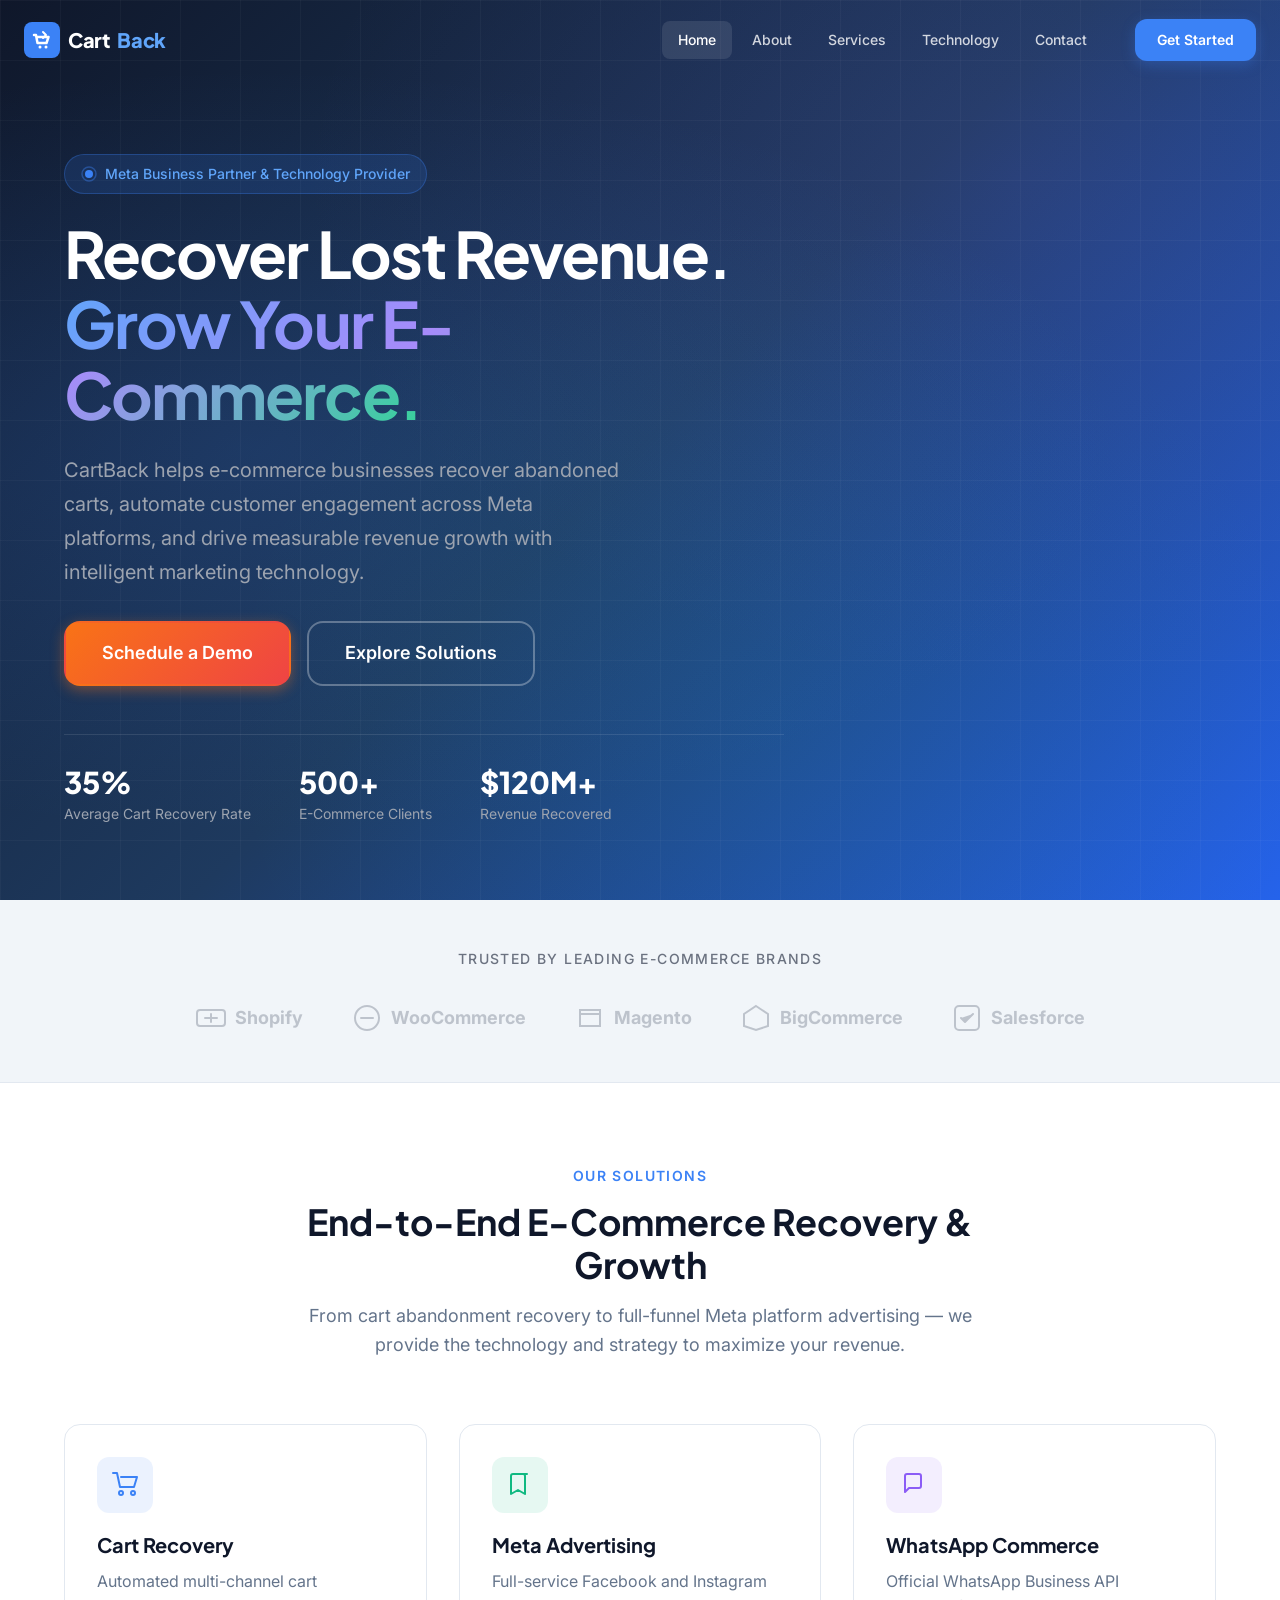
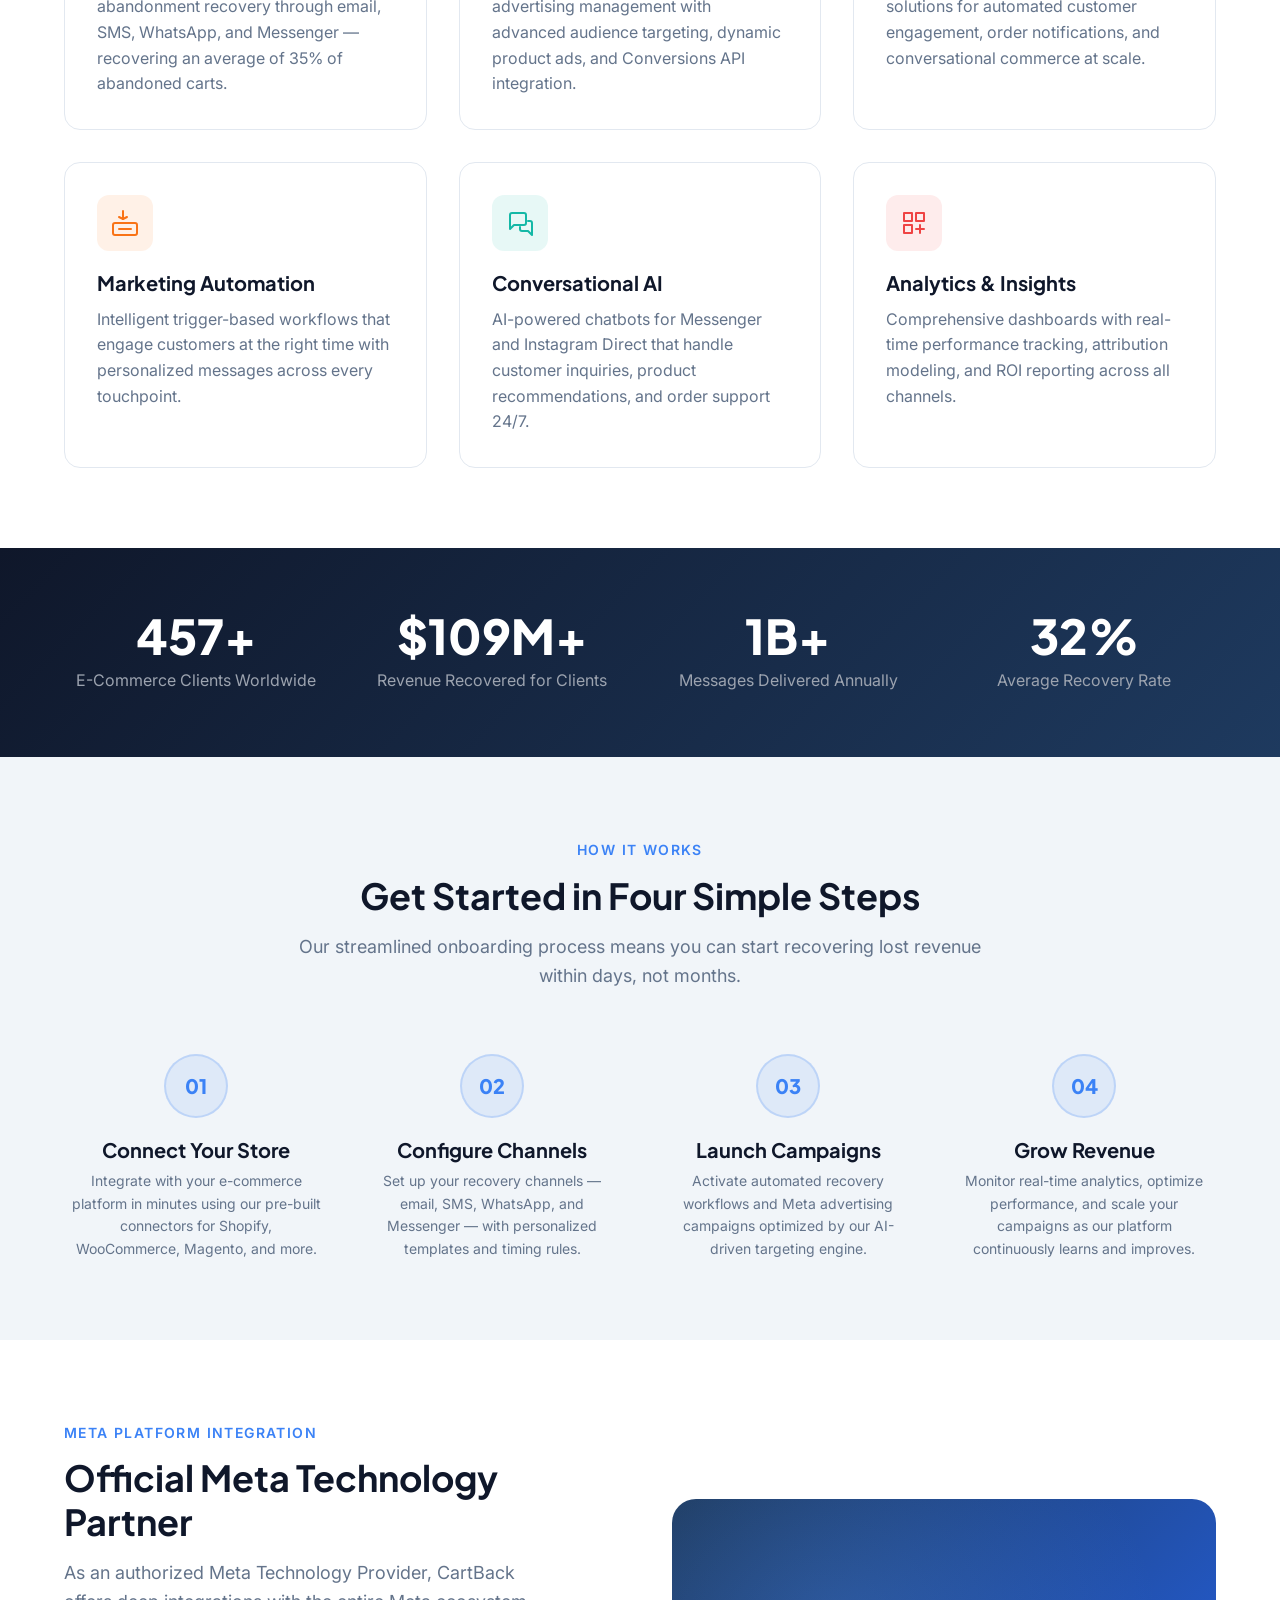
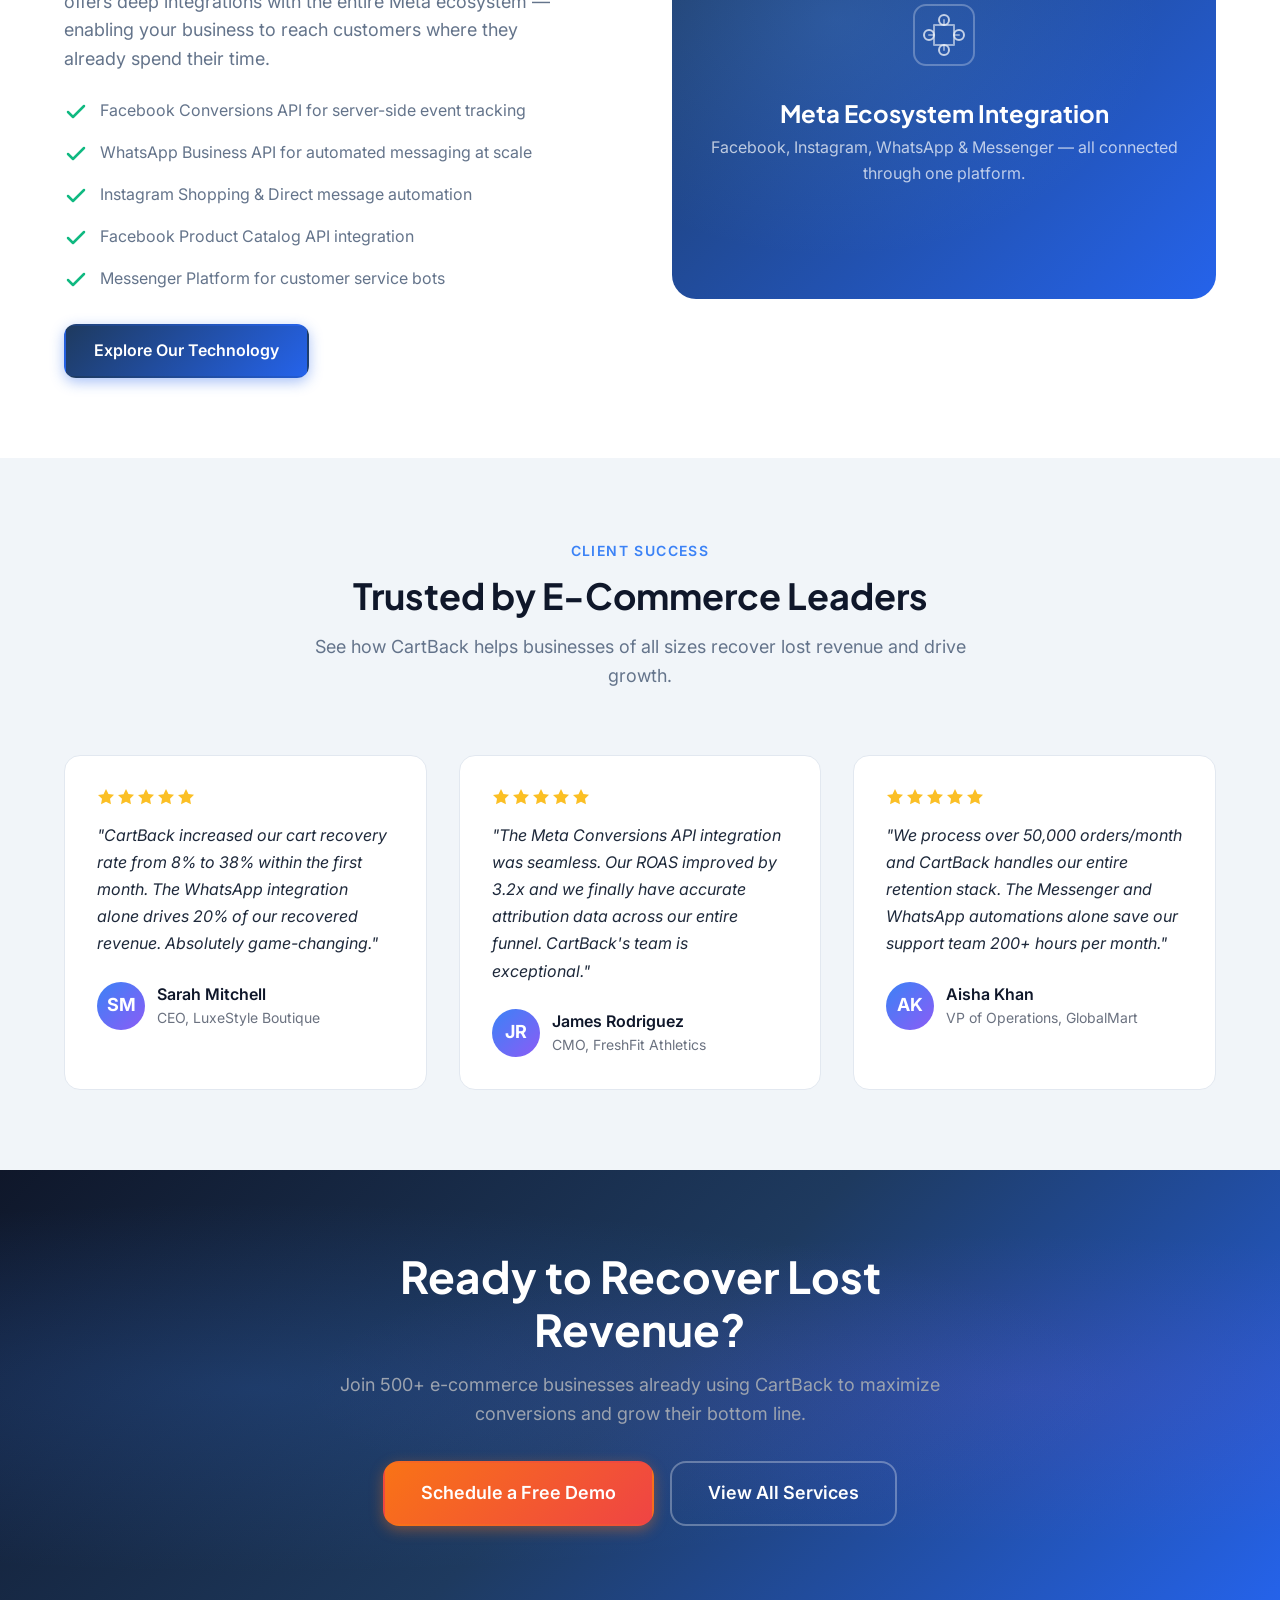
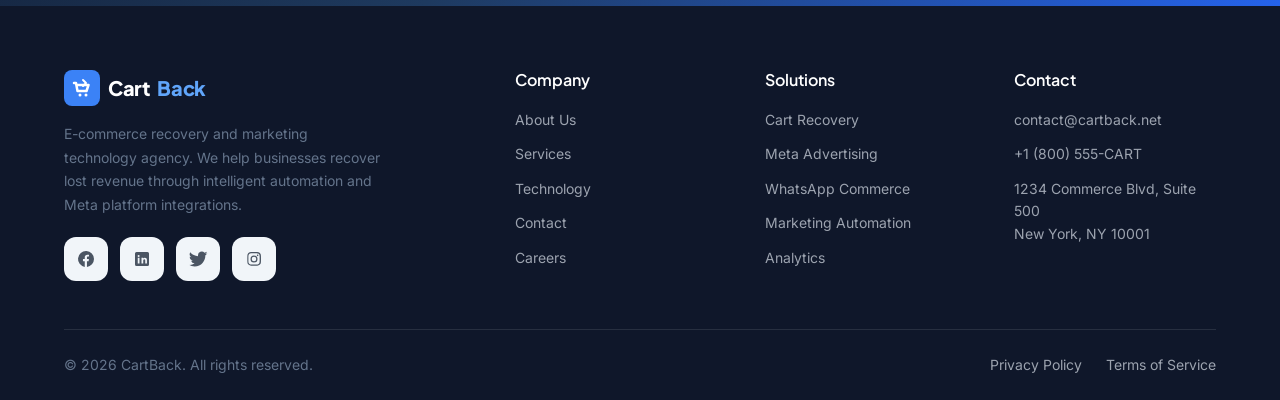
==== index.html @ 98583b8e "Initial commit: CartBack.net professional website Complete multi-page website built for Meta Busines" ====
<!DOCTYPE html>
<html lang="en">
<head>
  <meta charset="UTF-8">
  <meta name="viewport" content="width=device-width, initial-scale=1.0">
  <meta name="description" content="CartBack — E-commerce recovery and marketing technology agency. We help businesses recover lost revenue through cart abandonment solutions, Meta platform integrations, and intelligent marketing automation.">
  <meta name="keywords" content="cart abandonment, e-commerce recovery, Meta Business Partner, WhatsApp Business API, Facebook Marketing, marketing automation, conversational commerce">
  <meta name="author" content="CartBack">

  <!-- Open Graph -->
  <meta property="og:title" content="CartBack — E-Commerce Recovery & Marketing Technology">
  <meta property="og:description" content="Recover lost revenue and grow your e-commerce business with intelligent cart recovery, Meta platform integrations, and marketing automation.">
  <meta property="og:type" content="website">
  <meta property="og:url" content="https://cartback.net/">
  <meta property="og:site_name" content="CartBack">

  <!-- Twitter -->
  <meta name="twitter:card" content="summary_large_image">
  <meta name="twitter:title" content="CartBack — E-Commerce Recovery & Marketing Technology">
  <meta name="twitter:description" content="Recover lost revenue with intelligent cart recovery and Meta platform integrations.">

  <title>CartBack — E-Commerce Recovery & Marketing Technology Agency</title>

  <!-- Fonts -->
  <link rel="preconnect" href="https://fonts.googleapis.com">
  <link rel="preconnect" href="https://fonts.gstatic.com" crossorigin>
  <link href="https://fonts.googleapis.com/css2?family=Inter:wght@400;500;600;700;800&family=Plus+Jakarta+Sans:wght@600;700;800&display=swap" rel="stylesheet">

  <!-- Styles -->
  <link rel="stylesheet" href="css/style.css">

  <!-- Structured Data -->
  <script type="application/ld+json">
  {
    "@context": "https://schema.org",
    "@type": "Organization",
    "name": "CartBack",
    "url": "https://cartback.net",
    "description": "E-commerce recovery and marketing technology agency specializing in cart abandonment solutions, Meta platform integrations, and marketing automation.",
    "address": {
      "@type": "PostalAddress",
      "streetAddress": "1234 Commerce Boulevard, Suite 500",
      "addressLocality": "New York",
      "addressRegion": "NY",
      "postalCode": "10001",
      "addressCountry": "US"
    },
    "contactPoint": {
      "@type": "ContactPoint",
      "telephone": "+1-800-555-CART",
      "contactType": "sales",
      "email": "contact@cartback.net"
    },
    "sameAs": [
      "https://www.facebook.com/cartback",
      "https://www.linkedin.com/company/cartback",
      "https://twitter.com/cartback"
    ]
  }
  </script>
</head>
<body>

  <!-- Header -->
  <header class="header" role="banner">
    <div class="header-inner">
      <a href="index.html" class="logo" aria-label="CartBack Home">
        <svg viewBox="0 0 36 36" fill="none" xmlns="http://www.w3.org/2000/svg">
          <rect width="36" height="36" rx="8" fill="#3b82f6"/>
          <path d="M10 13h2l1.5 8h9l2-6H14" stroke="#fff" stroke-width="2.5" stroke-linecap="round" stroke-linejoin="round"/>
          <circle cx="16" cy="25" r="1.5" fill="#fff"/>
          <circle cx="22" cy="25" r="1.5" fill="#fff"/>
          <path d="M19 10l3 3-3 3" stroke="#fff" stroke-width="2" stroke-linecap="round" stroke-linejoin="round"/>
        </svg>
        Cart<span class="highlight">Back</span>
      </a>

      <nav class="nav" role="navigation" aria-label="Main navigation">
        <div class="nav-links">
          <a href="index.html" class="active">Home</a>
          <a href="about.html">About</a>
          <a href="services.html">Services</a>
          <a href="technology.html">Technology</a>
          <a href="contact.html">Contact</a>
        </div>
        <div class="nav-cta">
          <a href="contact.html" class="btn btn-accent btn-sm">Get Started</a>
        </div>
      </nav>

      <button class="mobile-toggle" aria-label="Toggle menu" aria-expanded="false">
        <span></span>
        <span></span>
        <span></span>
      </button>
    </div>

    <div class="mobile-menu" role="navigation" aria-label="Mobile navigation">
      <a href="index.html">Home</a>
      <a href="about.html">About</a>
      <a href="services.html">Services</a>
      <a href="technology.html">Technology</a>
      <a href="contact.html">Contact</a>
      <a href="contact.html" class="btn btn-accent">Get Started</a>
    </div>
  </header>

  <!-- Hero Section -->
  <section class="hero">
    <div class="hero-grid-bg"></div>
    <div class="container">
      <div class="hero-content">
        <div class="hero-badge">
          <svg viewBox="0 0 16 16" fill="none"><circle cx="8" cy="8" r="4" fill="#3b82f6"/><circle cx="8" cy="8" r="7" stroke="#3b82f6" stroke-width="1.5" opacity="0.4"/></svg>
          Meta Business Partner &amp; Technology Provider
        </div>
        <h1>Recover Lost Revenue.<br><span class="gradient-text">Grow Your E-Commerce.</span></h1>
        <p>CartBack helps e-commerce businesses recover abandoned carts, automate customer engagement across Meta platforms, and drive measurable revenue growth with intelligent marketing technology.</p>
        <div class="hero-buttons">
          <a href="contact.html" class="btn btn-cta btn-lg">Schedule a Demo</a>
          <a href="services.html" class="btn btn-outline btn-lg">Explore Solutions</a>
        </div>
        <div class="hero-stats">
          <div class="hero-stat">
            <span class="number">35%</span>
            <span class="label">Average Cart Recovery Rate</span>
          </div>
          <div class="hero-stat">
            <span class="number">500+</span>
            <span class="label">E-Commerce Clients</span>
          </div>
          <div class="hero-stat">
            <span class="number">$120M+</span>
            <span class="label">Revenue Recovered</span>
          </div>
        </div>
      </div>
    </div>
  </section>

  <!-- Trust Bar -->
  <section class="trust-bar">
    <div class="container">
      <p>Trusted by leading e-commerce brands</p>
      <div class="trust-logos">
        <div class="trust-logo">
          <svg viewBox="0 0 32 32" fill="currentColor"><rect x="2" y="8" width="28" height="16" rx="3" stroke="currentColor" stroke-width="2" fill="none"/><path d="M10 16h12M16 12v8" stroke="currentColor" stroke-width="2" stroke-linecap="round"/></svg>
          Shopify
        </div>
        <div class="trust-logo">
          <svg viewBox="0 0 32 32" fill="currentColor"><circle cx="16" cy="16" r="12" stroke="currentColor" stroke-width="2" fill="none"/><path d="M10 16h12" stroke="currentColor" stroke-width="2" stroke-linecap="round"/></svg>
          WooCommerce
        </div>
        <div class="trust-logo">
          <svg viewBox="0 0 32 32" fill="currentColor"><path d="M6 8h20v16H6z" stroke="currentColor" stroke-width="2" fill="none" rx="2"/><path d="M6 12h20" stroke="currentColor" stroke-width="2"/></svg>
          Magento
        </div>
        <div class="trust-logo">
          <svg viewBox="0 0 32 32" fill="currentColor"><path d="M16 4l12 8v12l-12 4-12-4V12z" stroke="currentColor" stroke-width="2" fill="none"/></svg>
          BigCommerce
        </div>
        <div class="trust-logo">
          <svg viewBox="0 0 32 32" fill="currentColor"><rect x="4" y="4" width="24" height="24" rx="4" stroke="currentColor" stroke-width="2" fill="none"/><path d="M10 16l4 4 8-8" stroke="currentColor" stroke-width="2" stroke-linecap="round" stroke-linejoin="round"/></svg>
          Salesforce
        </div>
      </div>
    </div>
  </section>

  <!-- Services Overview -->
  <section class="section" id="services">
    <div class="container">
      <div class="section-header fade-in">
        <span class="label">Our Solutions</span>
        <h2>End-to-End E-Commerce Recovery &amp; Growth</h2>
        <p>From cart abandonment recovery to full-funnel Meta platform advertising — we provide the technology and strategy to maximize your revenue.</p>
      </div>
      <div class="grid grid-3">
        <div class="card fade-in">
          <div class="card-icon">
            <svg viewBox="0 0 28 28" fill="none" stroke="currentColor" stroke-width="2" stroke-linecap="round" stroke-linejoin="round"><circle cx="10" cy="22" r="2"/><circle cx="22" cy="22" r="2"/><path d="M2 2h4l3 14h14l3-10H10"/></svg>
          </div>
          <h3>Cart Recovery</h3>
          <p>Automated multi-channel cart abandonment recovery through email, SMS, WhatsApp, and Messenger — recovering an average of 35% of abandoned carts.</p>
        </div>
        <div class="card fade-in">
          <div class="card-icon green">
            <svg viewBox="0 0 28 28" fill="none" stroke="currentColor" stroke-width="2" stroke-linecap="round" stroke-linejoin="round"><path d="M21 3H7a2 2 0 00-2 2v18l7-4 7 4V5a2 2 0 00-2-2z"/></svg>
          </div>
          <h3>Meta Advertising</h3>
          <p>Full-service Facebook and Instagram advertising management with advanced audience targeting, dynamic product ads, and Conversions API integration.</p>
        </div>
        <div class="card fade-in">
          <div class="card-icon purple">
            <svg viewBox="0 0 28 28" fill="none" stroke="currentColor" stroke-width="2" stroke-linecap="round" stroke-linejoin="round"><path d="M21 15a2 2 0 01-2 2H9l-4 4V5a2 2 0 012-2h12a2 2 0 012 2z"/></svg>
          </div>
          <h3>WhatsApp Commerce</h3>
          <p>Official WhatsApp Business API solutions for automated customer engagement, order notifications, and conversational commerce at scale.</p>
        </div>
        <div class="card fade-in">
          <div class="card-icon orange">
            <svg viewBox="0 0 28 28" fill="none" stroke="currentColor" stroke-width="2" stroke-linecap="round" stroke-linejoin="round"><path d="M12 2v8l-4-2"/><path d="M12 10l4-2"/><rect x="2" y="14" width="24" height="12" rx="2"/><path d="M8 20h12"/></svg>
          </div>
          <h3>Marketing Automation</h3>
          <p>Intelligent trigger-based workflows that engage customers at the right time with personalized messages across every touchpoint.</p>
        </div>
        <div class="card fade-in">
          <div class="card-icon teal">
            <svg viewBox="0 0 28 28" fill="none" stroke="currentColor" stroke-width="2" stroke-linecap="round" stroke-linejoin="round"><path d="M18 4H6a2 2 0 00-2 2v14l4-4h10a2 2 0 002-2V6a2 2 0 00-2-2z"/><path d="M14 18v2a2 2 0 002 2h6l4 4V14a2 2 0 00-2-2h-2"/></svg>
          </div>
          <h3>Conversational AI</h3>
          <p>AI-powered chatbots for Messenger and Instagram Direct that handle customer inquiries, product recommendations, and order support 24/7.</p>
        </div>
        <div class="card fade-in">
          <div class="card-icon red">
            <svg viewBox="0 0 28 28" fill="none" stroke="currentColor" stroke-width="2" stroke-linecap="round" stroke-linejoin="round"><path d="M4 4h8v8H4z"/><path d="M16 4h8v8h-8z"/><path d="M4 16h8v8H4z"/><path d="M20 16v8"/><path d="M16 20h8"/></svg>
          </div>
          <h3>Analytics &amp; Insights</h3>
          <p>Comprehensive dashboards with real-time performance tracking, attribution modeling, and ROI reporting across all channels.</p>
        </div>
      </div>
    </div>
  </section>

  <!-- Stats Section -->
  <section class="stats-section">
    <div class="container">
      <div class="stats-grid">
        <div class="stat-item fade-in">
          <span class="stat-number" data-count="500" data-suffix="+">0</span>
          <span class="stat-label">E-Commerce Clients Worldwide</span>
        </div>
        <div class="stat-item fade-in">
          <span class="stat-number" data-count="120" data-prefix="$" data-suffix="M+">0</span>
          <span class="stat-label">Revenue Recovered for Clients</span>
        </div>
        <div class="stat-item fade-in">
          <span class="stat-number" data-count="2" data-suffix="B+">0</span>
          <span class="stat-label">Messages Delivered Annually</span>
        </div>
        <div class="stat-item fade-in">
          <span class="stat-number" data-count="35" data-suffix="%">0</span>
          <span class="stat-label">Average Recovery Rate</span>
        </div>
      </div>
    </div>
  </section>

  <!-- How It Works -->
  <section class="section section-alt" id="how-it-works">
    <div class="container">
      <div class="section-header fade-in">
        <span class="label">How It Works</span>
        <h2>Get Started in Four Simple Steps</h2>
        <p>Our streamlined onboarding process means you can start recovering lost revenue within days, not months.</p>
      </div>
      <div class="process-steps">
        <div class="process-step fade-in">
          <h4>Connect Your Store</h4>
          <p>Integrate with your e-commerce platform in minutes using our pre-built connectors for Shopify, WooCommerce, Magento, and more.</p>
        </div>
        <div class="process-step fade-in">
          <h4>Configure Channels</h4>
          <p>Set up your recovery channels — email, SMS, WhatsApp, and Messenger — with personalized templates and timing rules.</p>
        </div>
        <div class="process-step fade-in">
          <h4>Launch Campaigns</h4>
          <p>Activate automated recovery workflows and Meta advertising campaigns optimized by our AI-driven targeting engine.</p>
        </div>
        <div class="process-step fade-in">
          <h4>Grow Revenue</h4>
          <p>Monitor real-time analytics, optimize performance, and scale your campaigns as our platform continuously learns and improves.</p>
        </div>
      </div>
    </div>
  </section>

  <!-- Feature Section: Meta Integration -->
  <section class="section">
    <div class="container">
      <div class="feature-grid">
        <div class="feature-content fade-in-left">
          <span class="label">Meta Platform Integration</span>
          <h2>Official Meta Technology Partner</h2>
          <p>As an authorized Meta Technology Provider, CartBack offers deep integrations with the entire Meta ecosystem — enabling your business to reach customers where they already spend their time.</p>
          <div class="feature-list">
            <div class="feature-list-item">
              <svg viewBox="0 0 24 24" fill="none" stroke="currentColor" stroke-width="2.5" stroke-linecap="round" stroke-linejoin="round"><path d="M20 6L9 17l-5-5"/></svg>
              <span>Facebook Conversions API for server-side event tracking</span>
            </div>
            <div class="feature-list-item">
              <svg viewBox="0 0 24 24" fill="none" stroke="currentColor" stroke-width="2.5" stroke-linecap="round" stroke-linejoin="round"><path d="M20 6L9 17l-5-5"/></svg>
              <span>WhatsApp Business API for automated messaging at scale</span>
            </div>
            <div class="feature-list-item">
              <svg viewBox="0 0 24 24" fill="none" stroke="currentColor" stroke-width="2.5" stroke-linecap="round" stroke-linejoin="round"><path d="M20 6L9 17l-5-5"/></svg>
              <span>Instagram Shopping &amp; Direct message automation</span>
            </div>
            <div class="feature-list-item">
              <svg viewBox="0 0 24 24" fill="none" stroke="currentColor" stroke-width="2.5" stroke-linecap="round" stroke-linejoin="round"><path d="M20 6L9 17l-5-5"/></svg>
              <span>Facebook Product Catalog API integration</span>
            </div>
            <div class="feature-list-item">
              <svg viewBox="0 0 24 24" fill="none" stroke="currentColor" stroke-width="2.5" stroke-linecap="round" stroke-linejoin="round"><path d="M20 6L9 17l-5-5"/></svg>
              <span>Messenger Platform for customer service bots</span>
            </div>
          </div>
          <a href="technology.html" class="btn btn-primary mt-8">Explore Our Technology</a>
        </div>
        <div class="feature-image fade-in-right">
          <div class="feature-image-content">
            <svg viewBox="0 0 80 80" fill="none" stroke="currentColor" stroke-width="2" stroke-linecap="round" stroke-linejoin="round">
              <rect x="10" y="10" width="60" height="60" rx="12" stroke="rgba(255,255,255,0.3)"/>
              <path d="M30 30h20v20H30z" stroke="rgba(255,255,255,0.6)" stroke-width="2"/>
              <circle cx="40" cy="25" r="5" stroke="rgba(255,255,255,0.8)"/>
              <circle cx="55" cy="40" r="5" stroke="rgba(255,255,255,0.8)"/>
              <circle cx="40" cy="55" r="5" stroke="rgba(255,255,255,0.8)"/>
              <circle cx="25" cy="40" r="5" stroke="rgba(255,255,255,0.8)"/>
              <line x1="40" y1="30" x2="40" y2="25" stroke="rgba(255,255,255,0.5)"/>
              <line x1="50" y1="40" x2="55" y2="40" stroke="rgba(255,255,255,0.5)"/>
              <line x1="40" y1="50" x2="40" y2="55" stroke="rgba(255,255,255,0.5)"/>
              <line x1="30" y1="40" x2="25" y2="40" stroke="rgba(255,255,255,0.5)"/>
            </svg>
            <h3>Meta Ecosystem Integration</h3>
            <p>Facebook, Instagram, WhatsApp &amp; Messenger — all connected through one platform.</p>
          </div>
        </div>
      </div>
    </div>
  </section>

  <!-- Testimonials -->
  <section class="section section-alt" id="testimonials">
    <div class="container">
      <div class="section-header fade-in">
        <span class="label">Client Success</span>
        <h2>Trusted by E-Commerce Leaders</h2>
        <p>See how CartBack helps businesses of all sizes recover lost revenue and drive growth.</p>
      </div>
      <div class="testimonials-grid">
        <div class="testimonial-card fade-in">
          <div class="testimonial-stars">
            <svg viewBox="0 0 18 18"><path d="M9 1l2.47 5.01L17 6.76l-4 3.9.94 5.5L9 13.77l-4.94 2.6.94-5.51-4-3.9 5.53-.75z"/></svg>
            <svg viewBox="0 0 18 18"><path d="M9 1l2.47 5.01L17 6.76l-4 3.9.94 5.5L9 13.77l-4.94 2.6.94-5.51-4-3.9 5.53-.75z"/></svg>
            <svg viewBox="0 0 18 18"><path d="M9 1l2.47 5.01L17 6.76l-4 3.9.94 5.5L9 13.77l-4.94 2.6.94-5.51-4-3.9 5.53-.75z"/></svg>
            <svg viewBox="0 0 18 18"><path d="M9 1l2.47 5.01L17 6.76l-4 3.9.94 5.5L9 13.77l-4.94 2.6.94-5.51-4-3.9 5.53-.75z"/></svg>
            <svg viewBox="0 0 18 18"><path d="M9 1l2.47 5.01L17 6.76l-4 3.9.94 5.5L9 13.77l-4.94 2.6.94-5.51-4-3.9 5.53-.75z"/></svg>
          </div>
          <p class="testimonial-text">"CartBack increased our cart recovery rate from 8% to 38% within the first month. The WhatsApp integration alone drives 20% of our recovered revenue. Absolutely game-changing."</p>
          <div class="testimonial-author">
            <div class="testimonial-avatar">SM</div>
            <div class="testimonial-info">
              <div class="name">Sarah Mitchell</div>
              <div class="role">CEO, LuxeStyle Boutique</div>
            </div>
          </div>
        </div>
        <div class="testimonial-card fade-in">
          <div class="testimonial-stars">
            <svg viewBox="0 0 18 18"><path d="M9 1l2.47 5.01L17 6.76l-4 3.9.94 5.5L9 13.77l-4.94 2.6.94-5.51-4-3.9 5.53-.75z"/></svg>
            <svg viewBox="0 0 18 18"><path d="M9 1l2.47 5.01L17 6.76l-4 3.9.94 5.5L9 13.77l-4.94 2.6.94-5.51-4-3.9 5.53-.75z"/></svg>
            <svg viewBox="0 0 18 18"><path d="M9 1l2.47 5.01L17 6.76l-4 3.9.94 5.5L9 13.77l-4.94 2.6.94-5.51-4-3.9 5.53-.75z"/></svg>
            <svg viewBox="0 0 18 18"><path d="M9 1l2.47 5.01L17 6.76l-4 3.9.94 5.5L9 13.77l-4.94 2.6.94-5.51-4-3.9 5.53-.75z"/></svg>
            <svg viewBox="0 0 18 18"><path d="M9 1l2.47 5.01L17 6.76l-4 3.9.94 5.5L9 13.77l-4.94 2.6.94-5.51-4-3.9 5.53-.75z"/></svg>
          </div>
          <p class="testimonial-text">"The Meta Conversions API integration was seamless. Our ROAS improved by 3.2x and we finally have accurate attribution data across our entire funnel. CartBack's team is exceptional."</p>
          <div class="testimonial-author">
            <div class="testimonial-avatar">JR</div>
            <div class="testimonial-info">
              <div class="name">James Rodriguez</div>
              <div class="role">CMO, FreshFit Athletics</div>
            </div>
          </div>
        </div>
        <div class="testimonial-card fade-in">
          <div class="testimonial-stars">
            <svg viewBox="0 0 18 18"><path d="M9 1l2.47 5.01L17 6.76l-4 3.9.94 5.5L9 13.77l-4.94 2.6.94-5.51-4-3.9 5.53-.75z"/></svg>
            <svg viewBox="0 0 18 18"><path d="M9 1l2.47 5.01L17 6.76l-4 3.9.94 5.5L9 13.77l-4.94 2.6.94-5.51-4-3.9 5.53-.75z"/></svg>
            <svg viewBox="0 0 18 18"><path d="M9 1l2.47 5.01L17 6.76l-4 3.9.94 5.5L9 13.77l-4.94 2.6.94-5.51-4-3.9 5.53-.75z"/></svg>
            <svg viewBox="0 0 18 18"><path d="M9 1l2.47 5.01L17 6.76l-4 3.9.94 5.5L9 13.77l-4.94 2.6.94-5.51-4-3.9 5.53-.75z"/></svg>
            <svg viewBox="0 0 18 18"><path d="M9 1l2.47 5.01L17 6.76l-4 3.9.94 5.5L9 13.77l-4.94 2.6.94-5.51-4-3.9 5.53-.75z"/></svg>
          </div>
          <p class="testimonial-text">"We process over 50,000 orders/month and CartBack handles our entire retention stack. The Messenger and WhatsApp automations alone save our support team 200+ hours per month."</p>
          <div class="testimonial-author">
            <div class="testimonial-avatar">AK</div>
            <div class="testimonial-info">
              <div class="name">Aisha Khan</div>
              <div class="role">VP of Operations, GlobalMart</div>
            </div>
          </div>
        </div>
      </div>
    </div>
  </section>

  <!-- CTA Section -->
  <section class="cta-section">
    <div class="container">
      <div class="cta-content fade-in">
        <h2>Ready to Recover Lost Revenue?</h2>
        <p>Join 500+ e-commerce businesses already using CartBack to maximize conversions and grow their bottom line.</p>
        <div class="cta-buttons">
          <a href="contact.html" class="btn btn-cta btn-lg">Schedule a Free Demo</a>
          <a href="services.html" class="btn btn-outline btn-lg">View All Services</a>
        </div>
      </div>
    </div>
  </section>

  <!-- Footer -->
  <footer class="footer" role="contentinfo">
    <div class="container">
      <div class="footer-grid">
        <div class="footer-brand">
          <a href="index.html" class="logo">
            <svg viewBox="0 0 36 36" fill="none" xmlns="http://www.w3.org/2000/svg">
              <rect width="36" height="36" rx="8" fill="#3b82f6"/>
              <path d="M10 13h2l1.5 8h9l2-6H14" stroke="#fff" stroke-width="2.5" stroke-linecap="round" stroke-linejoin="round"/>
              <circle cx="16" cy="25" r="1.5" fill="#fff"/>
              <circle cx="22" cy="25" r="1.5" fill="#fff"/>
              <path d="M19 10l3 3-3 3" stroke="#fff" stroke-width="2" stroke-linecap="round" stroke-linejoin="round"/>
            </svg>
            Cart<span class="highlight">Back</span>
          </a>
          <p>E-commerce recovery and marketing technology agency. We help businesses recover lost revenue through intelligent automation and Meta platform integrations.</p>
          <div class="social-links">
            <a href="#" class="social-link" aria-label="Facebook">
              <svg viewBox="0 0 20 20" fill="currentColor"><path d="M18 10a8 8 0 10-9.25 7.9v-5.59H6.96V10h1.79V8.41c0-1.77 1.05-2.74 2.66-2.74.77 0 1.58.14 1.58.14v1.74h-.89c-.88 0-1.15.54-1.15 1.1V10h1.96l-.31 2.31h-1.65v5.59A8 8 0 0018 10z"/></svg>
            </a>
            <a href="#" class="social-link" aria-label="LinkedIn">
              <svg viewBox="0 0 20 20" fill="currentColor"><path d="M15.5 3h-11A1.5 1.5 0 003 4.5v11A1.5 1.5 0 004.5 17h11a1.5 1.5 0 001.5-1.5v-11A1.5 1.5 0 0015.5 3zM7.5 14.5H5.75V8.75H7.5v5.75zM6.625 7.875a1 1 0 110-2 1 1 0 010 2zm8.375 6.625H13.25v-2.8c0-.67-.013-1.53-.938-1.53-.938 0-1.08.73-1.08 1.48v2.85H9.5V8.75h1.67v.79h.023c.233-.44.8-.9 1.645-.9 1.76 0 2.085 1.16 2.085 2.66v3.2z"/></svg>
            </a>
            <a href="#" class="social-link" aria-label="Twitter">
              <svg viewBox="0 0 20 20" fill="currentColor"><path d="M17.316 6.246c.008.162.008.326.008.488 0 4.99-3.797 10.742-10.742 10.742A10.68 10.68 0 011 15.837a7.82 7.82 0 00.912.047 7.57 7.57 0 004.69-1.615 3.784 3.784 0 01-3.532-2.622 4.77 4.77 0 00.713.058 3.99 3.99 0 00.994-.129A3.78 3.78 0 011.74 7.86v-.047a3.8 3.8 0 001.71.476A3.784 3.784 0 012.28 3.24a10.733 10.733 0 007.789 3.95 4.264 4.264 0 01-.098-.866 3.78 3.78 0 016.54-2.584 7.44 7.44 0 002.396-.916 3.77 3.77 0 01-1.662 2.088 7.57 7.57 0 002.17-.586 8.12 8.12 0 01-1.888 1.953z"/></svg>
            </a>
            <a href="#" class="social-link" aria-label="Instagram">
              <svg viewBox="0 0 20 20" fill="currentColor"><path d="M10 6.5a3.5 3.5 0 100 7 3.5 3.5 0 000-7zm0 5.77A2.27 2.27 0 1112.27 10 2.27 2.27 0 0110 12.27zm4.45-5.91a.82.82 0 11-.82-.82.82.82 0 01.82.82zM16.94 7a4.07 4.07 0 00-1.04-2.9A4.1 4.1 0 0013 3.06c-1.14-.065-4.56-.065-5.7 0A4.09 4.09 0 004.4 4.1 4.09 4.09 0 003.36 7c-.065 1.14-.065 4.56 0 5.7a4.07 4.07 0 001.04 2.9 4.11 4.11 0 002.9 1.04c1.14.065 4.56.065 5.7 0a4.07 4.07 0 002.9-1.04A4.1 4.1 0 0016.94 12.7c.065-1.14.065-4.56 0-5.7zM15.36 13.93a2.31 2.31 0 01-1.3 1.3c-.9.36-3.04.27-4.04.27s-3.14.08-4.04-.27a2.31 2.31 0 01-1.3-1.3c-.36-.9-.27-3.04-.27-4.04s-.08-3.14.27-4.04a2.31 2.31 0 011.3-1.3c.9-.36 3.04-.27 4.04-.27s3.14-.08 4.04.27a2.31 2.31 0 011.3 1.3c.36.9.27 3.04.27 4.04s.09 3.14-.27 4.04z"/></svg>
            </a>
          </div>
        </div>
        <div class="footer-column">
          <h4>Company</h4>
          <div class="footer-links">
            <a href="about.html">About Us</a>
            <a href="services.html">Services</a>
            <a href="technology.html">Technology</a>
            <a href="contact.html">Contact</a>
            <a href="#">Careers</a>
          </div>
        </div>
        <div class="footer-column">
          <h4>Solutions</h4>
          <div class="footer-links">
            <a href="services.html">Cart Recovery</a>
            <a href="services.html">Meta Advertising</a>
            <a href="services.html">WhatsApp Commerce</a>
            <a href="services.html">Marketing Automation</a>
            <a href="services.html">Analytics</a>
          </div>
        </div>
        <div class="footer-column">
          <h4>Contact</h4>
          <div class="footer-links">
            <a href="mailto:contact@cartback.net">contact@cartback.net</a>
            <a href="tel:+18005557278">+1 (800) 555-CART</a>
            <a>1234 Commerce Blvd, Suite 500<br>New York, NY 10001</a>
          </div>
        </div>
      </div>
      <div class="footer-bottom">
        <p>&copy; 2026 CartBack. All rights reserved.</p>
        <div class="footer-legal">
          <a href="privacy-policy.html">Privacy Policy</a>
          <a href="terms-of-service.html">Terms of Service</a>
        </div>
      </div>
    </div>
  </footer>

  <script src="js/main.js"></script>
</body>
</html>
---- css/style.css ----
/* ============================================
   CartBack.net — Design System & Styles
   ============================================ */

/* --- CSS Custom Properties --- */
:root {
  /* Colors */
  --color-primary: #1e3a5f;
  --color-primary-dark: #0f1f38;
  --color-primary-light: #2563eb;
  --color-accent: #3b82f6;
  --color-accent-light: #60a5fa;
  --color-secondary: #10b981;
  --color-secondary-dark: #059669;
  --color-cta: #f97316;
  --color-cta-hover: #ea580c;
  --color-dark: #0f172a;
  --color-dark-alt: #1e293b;
  --color-gray-900: #111827;
  --color-gray-800: #1f2937;
  --color-gray-700: #374151;
  --color-gray-600: #4b5563;
  --color-gray-500: #6b7280;
  --color-gray-400: #9ca3af;
  --color-gray-300: #d1d5db;
  --color-gray-200: #e5e7eb;
  --color-gray-100: #f3f4f6;
  --color-gray-50: #f9fafb;
  --color-white: #ffffff;
  --color-bg: #ffffff;
  --color-bg-alt: #f1f5f9;
  --color-bg-dark: #0f172a;
  --color-text: #1e293b;
  --color-text-light: #64748b;
  --color-text-white: #f8fafc;
  --color-border: #e2e8f0;

  /* Gradients */
  --gradient-primary: linear-gradient(135deg, #1e3a5f 0%, #2563eb 100%);
  --gradient-accent: linear-gradient(135deg, #3b82f6 0%, #8b5cf6 100%);
  --gradient-dark: linear-gradient(135deg, #0f172a 0%, #1e3a5f 100%);
  --gradient-cta: linear-gradient(135deg, #f97316 0%, #ef4444 100%);
  --gradient-hero: linear-gradient(135deg, #0f172a 0%, #1e3a5f 50%, #2563eb 100%);

  /* Typography */
  --font-primary: 'Inter', -apple-system, BlinkMacSystemFont, 'Segoe UI', sans-serif;
  --font-heading: 'Plus Jakarta Sans', 'Inter', -apple-system, sans-serif;
  --font-mono: 'JetBrains Mono', 'Fira Code', monospace;

  /* Font sizes */
  --text-xs: 0.75rem;
  --text-sm: 0.875rem;
  --text-base: 1rem;
  --text-lg: 1.125rem;
  --text-xl: 1.25rem;
  --text-2xl: 1.5rem;
  --text-3xl: 1.875rem;
  --text-4xl: 2.25rem;
  --text-5xl: 3rem;
  --text-6xl: 3.75rem;

  /* Spacing */
  --space-1: 0.25rem;
  --space-2: 0.5rem;
  --space-3: 0.75rem;
  --space-4: 1rem;
  --space-5: 1.25rem;
  --space-6: 1.5rem;
  --space-8: 2rem;
  --space-10: 2.5rem;
  --space-12: 3rem;
  --space-16: 4rem;
  --space-20: 5rem;
  --space-24: 6rem;

  /* Border Radius */
  --radius-sm: 0.375rem;
  --radius-md: 0.5rem;
  --radius-lg: 0.75rem;
  --radius-xl: 1rem;
  --radius-2xl: 1.5rem;
  --radius-full: 9999px;

  /* Shadows */
  --shadow-sm: 0 1px 2px rgba(0, 0, 0, 0.05);
  --shadow-md: 0 4px 6px -1px rgba(0, 0, 0, 0.1), 0 2px 4px -2px rgba(0, 0, 0, 0.1);
  --shadow-lg: 0 10px 15px -3px rgba(0, 0, 0, 0.1), 0 4px 6px -4px rgba(0, 0, 0, 0.1);
  --shadow-xl: 0 20px 25px -5px rgba(0, 0, 0, 0.1), 0 8px 10px -6px rgba(0, 0, 0, 0.1);
  --shadow-2xl: 0 25px 50px -12px rgba(0, 0, 0, 0.25);
  --shadow-card: 0 4px 24px rgba(0, 0, 0, 0.08);
  --shadow-card-hover: 0 12px 40px rgba(0, 0, 0, 0.15);

  /* Transitions */
  --transition-fast: 150ms ease;
  --transition-base: 250ms ease;
  --transition-slow: 350ms ease;
  --transition-smooth: 500ms cubic-bezier(0.4, 0, 0.2, 1);

  /* Layout */
  --container-max: 1200px;
  --container-wide: 1400px;
  --header-height: 80px;
}

/* --- Reset & Base --- */
*,
*::before,
*::after {
  margin: 0;
  padding: 0;
  box-sizing: border-box;
}

html {
  scroll-behavior: smooth;
  scroll-padding-top: var(--header-height);
  -webkit-text-size-adjust: 100%;
}

body {
  font-family: var(--font-primary);
  font-size: var(--text-base);
  line-height: 1.6;
  color: var(--color-text);
  background-color: var(--color-bg);
  -webkit-font-smoothing: antialiased;
  -moz-osx-font-smoothing: grayscale;
  overflow-x: hidden;
}

img {
  max-width: 100%;
  height: auto;
  display: block;
}

a {
  color: var(--color-accent);
  text-decoration: none;
  transition: color var(--transition-fast);
}

a:hover {
  color: var(--color-primary-light);
}

ul, ol {
  list-style: none;
}

button {
  font-family: inherit;
  cursor: pointer;
  border: none;
  background: none;
}

input, textarea, select {
  font-family: inherit;
  font-size: inherit;
}

h1, h2, h3, h4, h5, h6 {
  font-family: var(--font-heading);
  font-weight: 700;
  line-height: 1.2;
  color: var(--color-dark);
}

h1 { font-size: var(--text-5xl); }
h2 { font-size: var(--text-4xl); }
h3 { font-size: var(--text-2xl); }
h4 { font-size: var(--text-xl); }
h5 { font-size: var(--text-lg); }

p {
  margin-bottom: var(--space-4);
  color: var(--color-text-light);
}

/* --- Layout --- */
.container {
  width: 100%;
  max-width: var(--container-max);
  margin: 0 auto;
  padding: 0 var(--space-6);
}

.container-wide {
  max-width: var(--container-wide);
  margin: 0 auto;
  padding: 0 var(--space-6);
}

.section {
  padding: var(--space-20) 0;
}

.section-lg {
  padding: var(--space-24) 0;
}

.section-dark {
  background: var(--color-bg-dark);
  color: var(--color-text-white);
}

.section-dark h2,
.section-dark h3,
.section-dark h4 {
  color: var(--color-white);
}

.section-dark p {
  color: var(--color-gray-400);
}

.section-alt {
  background: var(--color-bg-alt);
}

.section-header {
  text-align: center;
  max-width: 700px;
  margin: 0 auto var(--space-16);
}

.section-header .label {
  display: inline-block;
  font-size: var(--text-sm);
  font-weight: 600;
  text-transform: uppercase;
  letter-spacing: 0.1em;
  color: var(--color-accent);
  margin-bottom: var(--space-3);
}

.section-header h2 {
  margin-bottom: var(--space-4);
}

.section-header p {
  font-size: var(--text-lg);
}

.grid {
  display: grid;
  gap: var(--space-8);
}

.grid-2 { grid-template-columns: repeat(2, 1fr); }
.grid-3 { grid-template-columns: repeat(3, 1fr); }
.grid-4 { grid-template-columns: repeat(4, 1fr); }

.flex {
  display: flex;
}

.flex-center {
  display: flex;
  align-items: center;
  justify-content: center;
}

.flex-between {
  display: flex;
  align-items: center;
  justify-content: space-between;
}

.text-center { text-align: center; }

/* --- Buttons --- */
.btn {
  display: inline-flex;
  align-items: center;
  justify-content: center;
  gap: var(--space-2);
  padding: 0.75rem 1.75rem;
  font-size: var(--text-base);
  font-weight: 600;
  border-radius: var(--radius-lg);
  transition: all var(--transition-base);
  cursor: pointer;
  border: 2px solid transparent;
  text-decoration: none;
  white-space: nowrap;
}

.btn-primary {
  background: var(--gradient-primary);
  color: var(--color-white);
  box-shadow: 0 4px 14px rgba(37, 99, 235, 0.4);
}

.btn-primary:hover {
  transform: translateY(-2px);
  box-shadow: 0 6px 20px rgba(37, 99, 235, 0.5);
  color: var(--color-white);
}

.btn-accent {
  background: var(--color-accent);
  color: var(--color-white);
  box-shadow: 0 4px 14px rgba(59, 130, 246, 0.3);
}

.btn-accent:hover {
  background: var(--color-primary-light);
  transform: translateY(-2px);
  box-shadow: 0 6px 20px rgba(59, 130, 246, 0.4);
  color: var(--color-white);
}

.btn-cta {
  background: var(--gradient-cta);
  color: var(--color-white);
  box-shadow: 0 4px 14px rgba(249, 115, 22, 0.4);
}

.btn-cta:hover {
  transform: translateY(-2px);
  box-shadow: 0 6px 20px rgba(249, 115, 22, 0.5);
  color: var(--color-white);
}

.btn-outline {
  background: transparent;
  color: var(--color-white);
  border-color: rgba(255, 255, 255, 0.3);
}

.btn-outline:hover {
  background: rgba(255, 255, 255, 0.1);
  border-color: var(--color-white);
  color: var(--color-white);
}

.btn-outline-dark {
  background: transparent;
  color: var(--color-primary);
  border-color: var(--color-primary);
}

.btn-outline-dark:hover {
  background: var(--color-primary);
  color: var(--color-white);
}

.btn-white {
  background: var(--color-white);
  color: var(--color-primary);
}

.btn-white:hover {
  transform: translateY(-2px);
  box-shadow: 0 6px 20px rgba(0, 0, 0, 0.15);
  color: var(--color-primary);
}

.btn-lg {
  padding: 1rem 2.25rem;
  font-size: var(--text-lg);
  border-radius: var(--radius-xl);
}

.btn-sm {
  padding: 0.5rem 1.25rem;
  font-size: var(--text-sm);
}

.btn-icon {
  width: 20px;
  height: 20px;
}

/* --- Header & Navigation --- */
.header {
  position: fixed;
  top: 0;
  left: 0;
  right: 0;
  height: var(--header-height);
  z-index: 1000;
  transition: all var(--transition-slow);
  background: transparent;
}

.header.scrolled {
  background: rgba(15, 23, 42, 0.95);
  backdrop-filter: blur(20px);
  -webkit-backdrop-filter: blur(20px);
  box-shadow: 0 4px 30px rgba(0, 0, 0, 0.1);
}

.header-inner {
  display: flex;
  align-items: center;
  justify-content: space-between;
  height: 100%;
  max-width: var(--container-wide);
  margin: 0 auto;
  padding: 0 var(--space-6);
}

.logo {
  display: flex;
  align-items: center;
  gap: var(--space-2);
  font-family: var(--font-heading);
  font-size: var(--text-xl);
  font-weight: 800;
  color: var(--color-white);
  text-decoration: none;
  letter-spacing: -0.02em;
}

.logo svg {
  width: 36px;
  height: 36px;
}

.logo span.highlight {
  color: var(--color-accent-light);
}

.nav {
  display: flex;
  align-items: center;
  gap: var(--space-8);
}

.nav-links {
  display: flex;
  align-items: center;
  gap: var(--space-1);
}

.nav-links a {
  color: rgba(255, 255, 255, 0.8);
  font-size: var(--text-sm);
  font-weight: 500;
  padding: var(--space-2) var(--space-4);
  border-radius: var(--radius-md);
  transition: all var(--transition-fast);
  text-decoration: none;
}

.nav-links a:hover,
.nav-links a.active {
  color: var(--color-white);
  background: rgba(255, 255, 255, 0.1);
}

.nav-cta {
  display: flex;
  align-items: center;
  gap: var(--space-3);
}

/* Mobile Menu */
.mobile-toggle {
  display: none;
  flex-direction: column;
  gap: 5px;
  padding: var(--space-2);
  cursor: pointer;
  z-index: 1001;
}

.mobile-toggle span {
  display: block;
  width: 24px;
  height: 2px;
  background: var(--color-white);
  border-radius: 2px;
  transition: all var(--transition-base);
}

.mobile-toggle.active span:nth-child(1) {
  transform: rotate(45deg) translate(5px, 5px);
}

.mobile-toggle.active span:nth-child(2) {
  opacity: 0;
}

.mobile-toggle.active span:nth-child(3) {
  transform: rotate(-45deg) translate(5px, -5px);
}

.mobile-menu {
  display: none;
  position: fixed;
  top: 0;
  left: 0;
  right: 0;
  bottom: 0;
  background: var(--color-dark);
  z-index: 999;
  padding: calc(var(--header-height) + var(--space-8)) var(--space-6) var(--space-8);
  flex-direction: column;
  gap: var(--space-2);
  overflow-y: auto;
}

.mobile-menu.active {
  display: flex;
}

.mobile-menu a {
  display: block;
  color: var(--color-white);
  font-size: var(--text-xl);
  font-weight: 500;
  padding: var(--space-4) 0;
  border-bottom: 1px solid rgba(255, 255, 255, 0.1);
  text-decoration: none;
}

.mobile-menu .btn {
  margin-top: var(--space-4);
  text-align: center;
}

/* --- Hero Section --- */
.hero {
  position: relative;
  min-height: 100vh;
  display: flex;
  align-items: center;
  background: var(--gradient-hero);
  overflow: hidden;
  padding-top: var(--header-height);
}

.hero::before {
  content: '';
  position: absolute;
  top: 0;
  left: 0;
  right: 0;
  bottom: 0;
  background:
    radial-gradient(ellipse at 20% 50%, rgba(59, 130, 246, 0.15) 0%, transparent 60%),
    radial-gradient(ellipse at 80% 20%, rgba(139, 92, 246, 0.1) 0%, transparent 50%),
    radial-gradient(ellipse at 60% 80%, rgba(16, 185, 129, 0.08) 0%, transparent 50%);
  pointer-events: none;
}

.hero-grid-bg {
  position: absolute;
  top: 0;
  left: 0;
  right: 0;
  bottom: 0;
  background-image:
    linear-gradient(rgba(255,255,255,0.03) 1px, transparent 1px),
    linear-gradient(90deg, rgba(255,255,255,0.03) 1px, transparent 1px);
  background-size: 60px 60px;
  pointer-events: none;
}

.hero .container {
  position: relative;
  z-index: 2;
}

.hero-content {
  max-width: 720px;
}

.hero-badge {
  display: inline-flex;
  align-items: center;
  gap: var(--space-2);
  padding: var(--space-2) var(--space-4);
  background: rgba(59, 130, 246, 0.15);
  border: 1px solid rgba(59, 130, 246, 0.3);
  border-radius: var(--radius-full);
  font-size: var(--text-sm);
  font-weight: 500;
  color: var(--color-accent-light);
  margin-bottom: var(--space-6);
}

.hero-badge svg {
  width: 16px;
  height: 16px;
}

.hero h1 {
  color: var(--color-white);
  font-size: clamp(2.5rem, 5vw, 4rem);
  line-height: 1.1;
  margin-bottom: var(--space-6);
  letter-spacing: -0.03em;
}

.hero h1 .gradient-text {
  background: linear-gradient(135deg, #60a5fa, #a78bfa, #34d399);
  -webkit-background-clip: text;
  -webkit-text-fill-color: transparent;
  background-clip: text;
}

.hero p {
  font-size: var(--text-xl);
  color: var(--color-gray-400);
  margin-bottom: var(--space-8);
  max-width: 560px;
  line-height: 1.7;
}

.hero-buttons {
  display: flex;
  gap: var(--space-4);
  margin-bottom: var(--space-12);
  flex-wrap: wrap;
}

.hero-stats {
  display: flex;
  gap: var(--space-12);
  padding-top: var(--space-8);
  border-top: 1px solid rgba(255, 255, 255, 0.1);
}

.hero-stat {
  text-align: left;
}

.hero-stat .number {
  display: block;
  font-family: var(--font-heading);
  font-size: var(--text-3xl);
  font-weight: 800;
  color: var(--color-white);
  line-height: 1;
  margin-bottom: var(--space-1);
}

.hero-stat .label {
  font-size: var(--text-sm);
  color: var(--color-gray-400);
}

/* --- Page Hero (inner pages) --- */
.page-hero {
  background: var(--gradient-hero);
  padding: calc(var(--header-height) + var(--space-16)) 0 var(--space-16);
  position: relative;
  overflow: hidden;
}

.page-hero::before {
  content: '';
  position: absolute;
  top: 0;
  left: 0;
  right: 0;
  bottom: 0;
  background:
    radial-gradient(ellipse at 20% 50%, rgba(59, 130, 246, 0.15) 0%, transparent 60%),
    radial-gradient(ellipse at 80% 20%, rgba(139, 92, 246, 0.1) 0%, transparent 50%);
  pointer-events: none;
}

.page-hero .container {
  position: relative;
  z-index: 2;
}

.page-hero .label {
  display: inline-block;
  font-size: var(--text-sm);
  font-weight: 600;
  text-transform: uppercase;
  letter-spacing: 0.1em;
  color: var(--color-accent-light);
  margin-bottom: var(--space-3);
}

.page-hero h1 {
  color: var(--color-white);
  font-size: clamp(2rem, 4vw, 3rem);
  margin-bottom: var(--space-4);
}

.page-hero p {
  font-size: var(--text-lg);
  color: var(--color-gray-400);
  max-width: 600px;
}

.breadcrumb {
  display: flex;
  align-items: center;
  gap: var(--space-2);
  margin-bottom: var(--space-6);
  font-size: var(--text-sm);
}

.breadcrumb a {
  color: var(--color-gray-400);
}

.breadcrumb a:hover {
  color: var(--color-white);
}

.breadcrumb .separator {
  color: var(--color-gray-600);
}

.breadcrumb .current {
  color: var(--color-accent-light);
}

/* --- Partner / Trust Bar --- */
.trust-bar {
  padding: var(--space-12) 0;
  background: var(--color-bg-alt);
  border-bottom: 1px solid var(--color-border);
}

.trust-bar p {
  text-align: center;
  font-size: var(--text-sm);
  font-weight: 500;
  text-transform: uppercase;
  letter-spacing: 0.1em;
  color: var(--color-gray-500);
  margin-bottom: var(--space-8);
}

.trust-logos {
  display: flex;
  align-items: center;
  justify-content: center;
  gap: var(--space-12);
  flex-wrap: wrap;
}

.trust-logo {
  display: flex;
  align-items: center;
  gap: var(--space-2);
  font-size: var(--text-lg);
  font-weight: 700;
  color: var(--color-gray-400);
  opacity: 0.6;
  transition: opacity var(--transition-base);
}

.trust-logo:hover {
  opacity: 1;
}

.trust-logo svg {
  width: 32px;
  height: 32px;
}

/* --- Cards --- */
.card {
  background: var(--color-white);
  border-radius: var(--radius-xl);
  padding: var(--space-8);
  border: 1px solid var(--color-border);
  transition: all var(--transition-smooth);
}

.card:hover {
  transform: translateY(-4px);
  box-shadow: var(--shadow-card-hover);
  border-color: transparent;
}

.card-icon {
  display: flex;
  align-items: center;
  justify-content: center;
  width: 56px;
  height: 56px;
  border-radius: var(--radius-lg);
  margin-bottom: var(--space-5);
  background: rgba(59, 130, 246, 0.1);
  color: var(--color-accent);
}

.card-icon svg {
  width: 28px;
  height: 28px;
}

.card-icon.green {
  background: rgba(16, 185, 129, 0.1);
  color: var(--color-secondary);
}

.card-icon.orange {
  background: rgba(249, 115, 22, 0.1);
  color: var(--color-cta);
}

.card-icon.purple {
  background: rgba(139, 92, 246, 0.1);
  color: #8b5cf6;
}

.card-icon.red {
  background: rgba(239, 68, 68, 0.1);
  color: #ef4444;
}

.card-icon.teal {
  background: rgba(20, 184, 166, 0.1);
  color: #14b8a6;
}

.card h3 {
  margin-bottom: var(--space-3);
  font-size: var(--text-xl);
}

.card p {
  font-size: var(--text-base);
  margin-bottom: 0;
}

.card-dark {
  background: var(--color-dark-alt);
  border-color: rgba(255, 255, 255, 0.1);
}

.card-dark h3 {
  color: var(--color-white);
}

.card-dark p {
  color: var(--color-gray-400);
}

/* --- Stats Section --- */
.stats-section {
  background: var(--gradient-dark);
  padding: var(--space-16) 0;
}

.stats-grid {
  display: grid;
  grid-template-columns: repeat(4, 1fr);
  gap: var(--space-8);
}

.stat-item {
  text-align: center;
}

.stat-number {
  display: block;
  font-family: var(--font-heading);
  font-size: var(--text-5xl);
  font-weight: 800;
  color: var(--color-white);
  line-height: 1;
  margin-bottom: var(--space-2);
}

.stat-number .accent {
  color: var(--color-accent-light);
}

.stat-label {
  font-size: var(--text-base);
  color: var(--color-gray-400);
}

/* --- Features / How It Works --- */
.feature-grid {
  display: grid;
  grid-template-columns: repeat(2, 1fr);
  gap: var(--space-16);
  align-items: center;
}

.feature-content {
  max-width: 500px;
}

.feature-content .label {
  display: inline-block;
  font-size: var(--text-sm);
  font-weight: 600;
  text-transform: uppercase;
  letter-spacing: 0.1em;
  color: var(--color-accent);
  margin-bottom: var(--space-3);
}

.feature-content h2 {
  margin-bottom: var(--space-4);
}

.feature-content p {
  font-size: var(--text-lg);
  margin-bottom: var(--space-6);
}

.feature-list {
  display: flex;
  flex-direction: column;
  gap: var(--space-4);
}

.feature-list-item {
  display: flex;
  gap: var(--space-3);
  align-items: flex-start;
}

.feature-list-item svg {
  width: 24px;
  height: 24px;
  color: var(--color-secondary);
  flex-shrink: 0;
  margin-top: 2px;
}

.feature-list-item span {
  font-size: var(--text-base);
  color: var(--color-text-light);
}

.feature-image {
  position: relative;
  background: var(--gradient-primary);
  border-radius: var(--radius-2xl);
  padding: var(--space-8);
  min-height: 400px;
  display: flex;
  align-items: center;
  justify-content: center;
  overflow: hidden;
}

.feature-image::before {
  content: '';
  position: absolute;
  top: 0;
  left: 0;
  right: 0;
  bottom: 0;
  background:
    radial-gradient(ellipse at 30% 30%, rgba(96, 165, 250, 0.2) 0%, transparent 60%);
  pointer-events: none;
}

.feature-image-content {
  position: relative;
  z-index: 1;
  text-align: center;
  color: var(--color-white);
}

.feature-image-content svg {
  width: 80px;
  height: 80px;
  margin-bottom: var(--space-4);
  opacity: 0.9;
}

.feature-image-content h3 {
  color: var(--color-white);
  font-size: var(--text-2xl);
  margin-bottom: var(--space-2);
}

.feature-image-content p {
  color: rgba(255, 255, 255, 0.7);
  font-size: var(--text-base);
}

/* --- Testimonials --- */
.testimonials-grid {
  display: grid;
  grid-template-columns: repeat(3, 1fr);
  gap: var(--space-8);
}

.testimonial-card {
  background: var(--color-white);
  border-radius: var(--radius-xl);
  padding: var(--space-8);
  border: 1px solid var(--color-border);
  transition: all var(--transition-smooth);
}

.testimonial-card:hover {
  box-shadow: var(--shadow-card-hover);
  border-color: transparent;
}

.testimonial-stars {
  display: flex;
  gap: 2px;
  margin-bottom: var(--space-4);
  color: #fbbf24;
}

.testimonial-stars svg {
  width: 18px;
  height: 18px;
  fill: currentColor;
}

.testimonial-text {
  font-size: var(--text-base);
  color: var(--color-text);
  line-height: 1.7;
  margin-bottom: var(--space-6);
  font-style: italic;
}

.testimonial-author {
  display: flex;
  align-items: center;
  gap: var(--space-3);
}

.testimonial-avatar {
  width: 48px;
  height: 48px;
  border-radius: var(--radius-full);
  background: var(--gradient-accent);
  display: flex;
  align-items: center;
  justify-content: center;
  color: var(--color-white);
  font-weight: 700;
  font-size: var(--text-lg);
}

.testimonial-info .name {
  font-weight: 600;
  color: var(--color-dark);
  font-size: var(--text-base);
}

.testimonial-info .role {
  font-size: var(--text-sm);
  color: var(--color-gray-500);
}

/* --- CTA Section --- */
.cta-section {
  background: var(--gradient-hero);
  padding: var(--space-20) 0;
  position: relative;
  overflow: hidden;
}

.cta-section::before {
  content: '';
  position: absolute;
  top: 0;
  left: 0;
  right: 0;
  bottom: 0;
  background:
    radial-gradient(ellipse at 20% 50%, rgba(59, 130, 246, 0.2) 0%, transparent 60%),
    radial-gradient(ellipse at 80% 50%, rgba(139, 92, 246, 0.15) 0%, transparent 50%);
  pointer-events: none;
}

.cta-content {
  position: relative;
  z-index: 2;
  text-align: center;
  max-width: 600px;
  margin: 0 auto;
}

.cta-content h2 {
  color: var(--color-white);
  font-size: clamp(2rem, 3.5vw, 2.75rem);
  margin-bottom: var(--space-4);
}

.cta-content p {
  font-size: var(--text-lg);
  color: var(--color-gray-400);
  margin-bottom: var(--space-8);
}

.cta-buttons {
  display: flex;
  gap: var(--space-4);
  justify-content: center;
  flex-wrap: wrap;
}

/* --- Process / Steps --- */
.process-steps {
  display: grid;
  grid-template-columns: repeat(4, 1fr);
  gap: var(--space-8);
  counter-reset: step;
}

.process-step {
  text-align: center;
  position: relative;
  counter-increment: step;
}

.process-step::before {
  content: counter(step, decimal-leading-zero);
  display: flex;
  align-items: center;
  justify-content: center;
  width: 64px;
  height: 64px;
  border-radius: var(--radius-full);
  background: rgba(59, 130, 246, 0.1);
  color: var(--color-accent);
  font-family: var(--font-heading);
  font-size: var(--text-xl);
  font-weight: 800;
  margin: 0 auto var(--space-5);
  border: 2px solid rgba(59, 130, 246, 0.2);
}

.process-step h4 {
  margin-bottom: var(--space-2);
}

.process-step p {
  font-size: var(--text-sm);
  max-width: 250px;
  margin: 0 auto;
}

/* --- Team Section --- */
.team-grid {
  display: grid;
  grid-template-columns: repeat(4, 1fr);
  gap: var(--space-8);
}

.team-member {
  text-align: center;
}

.team-avatar {
  width: 120px;
  height: 120px;
  border-radius: var(--radius-full);
  background: var(--gradient-primary);
  margin: 0 auto var(--space-4);
  display: flex;
  align-items: center;
  justify-content: center;
  font-size: var(--text-3xl);
  color: var(--color-white);
  font-weight: 700;
}

.team-member h4 {
  margin-bottom: var(--space-1);
}

.team-member .role {
  font-size: var(--text-sm);
  color: var(--color-accent);
  font-weight: 500;
}

.team-member p {
  font-size: var(--text-sm);
  margin-top: var(--space-2);
}

/* --- Values --- */
.values-grid {
  display: grid;
  grid-template-columns: repeat(3, 1fr);
  gap: var(--space-8);
}

.value-card {
  text-align: center;
  padding: var(--space-10);
  background: var(--color-white);
  border-radius: var(--radius-xl);
  border: 1px solid var(--color-border);
  transition: all var(--transition-smooth);
}

.value-card:hover {
  transform: translateY(-4px);
  box-shadow: var(--shadow-card-hover);
}

.value-icon {
  display: flex;
  align-items: center;
  justify-content: center;
  width: 72px;
  height: 72px;
  border-radius: var(--radius-xl);
  margin: 0 auto var(--space-5);
  font-size: var(--text-3xl);
}

.value-icon.blue {
  background: rgba(59, 130, 246, 0.1);
  color: var(--color-accent);
}

.value-icon.green {
  background: rgba(16, 185, 129, 0.1);
  color: var(--color-secondary);
}

.value-icon.purple {
  background: rgba(139, 92, 246, 0.1);
  color: #8b5cf6;
}

.value-card h3 {
  margin-bottom: var(--space-3);
}

/* --- Technology Cards --- */
.tech-card {
  background: var(--color-white);
  border-radius: var(--radius-xl);
  padding: var(--space-8);
  border: 1px solid var(--color-border);
  transition: all var(--transition-smooth);
}

.tech-card:hover {
  transform: translateY(-4px);
  box-shadow: var(--shadow-card-hover);
  border-color: var(--color-accent);
}

.tech-card-header {
  display: flex;
  align-items: center;
  gap: var(--space-4);
  margin-bottom: var(--space-5);
}

.tech-card-icon {
  width: 48px;
  height: 48px;
  border-radius: var(--radius-lg);
  display: flex;
  align-items: center;
  justify-content: center;
  background: var(--color-accent);
  color: var(--color-white);
  flex-shrink: 0;
}

.tech-card-icon svg {
  width: 24px;
  height: 24px;
}

.tech-card h3 {
  font-size: var(--text-lg);
}

.tech-card p {
  font-size: var(--text-base);
  margin-bottom: var(--space-4);
}

.tech-tags {
  display: flex;
  flex-wrap: wrap;
  gap: var(--space-2);
}

.tech-tag {
  display: inline-block;
  padding: var(--space-1) var(--space-3);
  background: var(--color-bg-alt);
  border-radius: var(--radius-full);
  font-size: var(--text-xs);
  font-weight: 500;
  color: var(--color-text-light);
}

/* --- Integration Flow --- */
.integration-flow {
  display: grid;
  grid-template-columns: repeat(3, 1fr);
  gap: var(--space-6);
  margin-top: var(--space-12);
}

.integration-step {
  background: rgba(255, 255, 255, 0.05);
  border: 1px solid rgba(255, 255, 255, 0.1);
  border-radius: var(--radius-xl);
  padding: var(--space-8);
  text-align: center;
  position: relative;
}

.integration-step-number {
  display: flex;
  align-items: center;
  justify-content: center;
  width: 40px;
  height: 40px;
  border-radius: var(--radius-full);
  background: var(--color-accent);
  color: var(--color-white);
  font-weight: 700;
  margin: 0 auto var(--space-4);
}

.integration-step h4 {
  color: var(--color-white);
  margin-bottom: var(--space-2);
}

.integration-step p {
  font-size: var(--text-sm);
  color: var(--color-gray-400);
  margin-bottom: 0;
}

/* --- Security Section --- */
.security-features {
  display: grid;
  grid-template-columns: repeat(2, 1fr);
  gap: var(--space-6);
}

.security-item {
  display: flex;
  gap: var(--space-4);
  align-items: flex-start;
  padding: var(--space-6);
  background: var(--color-white);
  border-radius: var(--radius-xl);
  border: 1px solid var(--color-border);
}

.security-icon {
  width: 48px;
  height: 48px;
  border-radius: var(--radius-lg);
  display: flex;
  align-items: center;
  justify-content: center;
  background: rgba(16, 185, 129, 0.1);
  color: var(--color-secondary);
  flex-shrink: 0;
}

.security-icon svg {
  width: 24px;
  height: 24px;
}

.security-item h4 {
  margin-bottom: var(--space-2);
}

.security-item p {
  font-size: var(--text-sm);
  margin-bottom: 0;
}

/* --- Contact Section --- */
.contact-grid {
  display: grid;
  grid-template-columns: 1fr 1fr;
  gap: var(--space-12);
}

.contact-form {
  background: var(--color-white);
  border-radius: var(--radius-xl);
  padding: var(--space-10);
  box-shadow: var(--shadow-lg);
  border: 1px solid var(--color-border);
}

.contact-form h3 {
  margin-bottom: var(--space-6);
}

.form-group {
  margin-bottom: var(--space-5);
}

.form-group label {
  display: block;
  font-size: var(--text-sm);
  font-weight: 600;
  color: var(--color-dark);
  margin-bottom: var(--space-2);
}

.form-control {
  width: 100%;
  padding: 0.75rem 1rem;
  border: 1px solid var(--color-border);
  border-radius: var(--radius-md);
  font-size: var(--text-base);
  color: var(--color-text);
  background: var(--color-white);
  transition: border-color var(--transition-fast), box-shadow var(--transition-fast);
}

.form-control:focus {
  outline: none;
  border-color: var(--color-accent);
  box-shadow: 0 0 0 3px rgba(59, 130, 246, 0.15);
}

.form-control::placeholder {
  color: var(--color-gray-400);
}

textarea.form-control {
  min-height: 120px;
  resize: vertical;
}

select.form-control {
  appearance: none;
  background-image: url("data:image/svg+xml,%3Csvg xmlns='http://www.w3.org/2000/svg' width='20' height='20' viewBox='0 0 20 20' fill='%236b7280'%3E%3Cpath fill-rule='evenodd' d='M5.23 7.21a.75.75 0 011.06.02L10 11.168l3.71-3.938a.75.75 0 111.08 1.04l-4.25 4.5a.75.75 0 01-1.08 0l-4.25-4.5a.75.75 0 01.02-1.06z'/%3E%3C/svg%3E");
  background-repeat: no-repeat;
  background-position: right 0.75rem center;
  padding-right: 2.5rem;
}

.form-row {
  display: grid;
  grid-template-columns: 1fr 1fr;
  gap: var(--space-5);
}

.contact-info {
  display: flex;
  flex-direction: column;
  gap: var(--space-8);
}

.contact-info-card {
  display: flex;
  gap: var(--space-4);
  align-items: flex-start;
}

.contact-info-icon {
  width: 48px;
  height: 48px;
  border-radius: var(--radius-lg);
  display: flex;
  align-items: center;
  justify-content: center;
  background: rgba(59, 130, 246, 0.1);
  color: var(--color-accent);
  flex-shrink: 0;
}

.contact-info-icon svg {
  width: 24px;
  height: 24px;
}

.contact-info-card h4 {
  margin-bottom: var(--space-1);
  font-size: var(--text-base);
}

.contact-info-card p {
  font-size: var(--text-sm);
  margin-bottom: 0;
}

.contact-info-card a {
  color: var(--color-accent);
  font-weight: 500;
}

.social-links {
  display: flex;
  gap: var(--space-3);
  margin-top: var(--space-4);
}

.social-link {
  width: 44px;
  height: 44px;
  border-radius: var(--radius-lg);
  display: flex;
  align-items: center;
  justify-content: center;
  background: var(--color-bg-alt);
  color: var(--color-gray-600);
  transition: all var(--transition-fast);
}

.social-link:hover {
  background: var(--color-accent);
  color: var(--color-white);
}

.social-link svg {
  width: 20px;
  height: 20px;
}

/* --- Footer --- */
.footer {
  background: var(--color-dark);
  color: var(--color-gray-400);
  padding: var(--space-16) 0 0;
}

.footer-grid {
  display: grid;
  grid-template-columns: 2fr 1fr 1fr 1fr;
  gap: var(--space-12);
  padding-bottom: var(--space-12);
}

.footer-brand {
  max-width: 320px;
}

.footer-brand .logo {
  margin-bottom: var(--space-4);
}

.footer-brand p {
  font-size: var(--text-sm);
  line-height: 1.7;
  margin-bottom: var(--space-5);
}

.footer-column h4 {
  color: var(--color-white);
  font-size: var(--text-base);
  font-weight: 600;
  margin-bottom: var(--space-5);
}

.footer-links {
  display: flex;
  flex-direction: column;
  gap: var(--space-3);
}

.footer-links a {
  color: var(--color-gray-400);
  font-size: var(--text-sm);
  transition: color var(--transition-fast);
}

.footer-links a:hover {
  color: var(--color-white);
}

.footer-bottom {
  border-top: 1px solid rgba(255, 255, 255, 0.1);
  padding: var(--space-6) 0;
  display: flex;
  align-items: center;
  justify-content: space-between;
  flex-wrap: wrap;
  gap: var(--space-4);
}

.footer-bottom p {
  font-size: var(--text-sm);
  margin-bottom: 0;
}

.footer-legal {
  display: flex;
  gap: var(--space-6);
}

.footer-legal a {
  color: var(--color-gray-400);
  font-size: var(--text-sm);
}

.footer-legal a:hover {
  color: var(--color-white);
}

/* --- Legal Pages --- */
.legal-content {
  max-width: 800px;
  margin: 0 auto;
  padding: var(--space-16) var(--space-6);
}

.legal-content h2 {
  font-size: var(--text-2xl);
  margin-top: var(--space-10);
  margin-bottom: var(--space-4);
  padding-top: var(--space-6);
  border-top: 1px solid var(--color-border);
}

.legal-content h2:first-child {
  margin-top: 0;
  border-top: none;
  padding-top: 0;
}

.legal-content h3 {
  font-size: var(--text-xl);
  margin-top: var(--space-6);
  margin-bottom: var(--space-3);
}

.legal-content p {
  margin-bottom: var(--space-4);
  line-height: 1.8;
}

.legal-content ul {
  margin-bottom: var(--space-4);
  padding-left: var(--space-6);
}

.legal-content ul li {
  list-style: disc;
  margin-bottom: var(--space-2);
  color: var(--color-text-light);
  line-height: 1.7;
}

.legal-content strong {
  color: var(--color-text);
}

.legal-content a {
  color: var(--color-accent);
  text-decoration: underline;
}

.legal-meta {
  background: var(--color-bg-alt);
  border-radius: var(--radius-lg);
  padding: var(--space-5);
  margin-bottom: var(--space-8);
  font-size: var(--text-sm);
  color: var(--color-text-light);
}

/* --- Scroll Animations --- */
.fade-in {
  opacity: 0;
  transform: translateY(30px);
  transition: opacity 0.6s ease, transform 0.6s ease;
}

.fade-in.visible {
  opacity: 1;
  transform: translateY(0);
}

.fade-in-left {
  opacity: 0;
  transform: translateX(-30px);
  transition: opacity 0.6s ease, transform 0.6s ease;
}

.fade-in-left.visible {
  opacity: 1;
  transform: translateX(0);
}

.fade-in-right {
  opacity: 0;
  transform: translateX(30px);
  transition: opacity 0.6s ease, transform 0.6s ease;
}

.fade-in-right.visible {
  opacity: 1;
  transform: translateX(0);
}

/* --- Responsive --- */
@media (max-width: 1024px) {
  .grid-4 { grid-template-columns: repeat(2, 1fr); }
  .stats-grid { grid-template-columns: repeat(2, 1fr); }
  .process-steps { grid-template-columns: repeat(2, 1fr); }
  .team-grid { grid-template-columns: repeat(2, 1fr); }
  .testimonials-grid { grid-template-columns: repeat(2, 1fr); }
  .footer-grid { grid-template-columns: 1fr 1fr; gap: var(--space-8); }
  .feature-grid { gap: var(--space-10); }
  .integration-flow { grid-template-columns: repeat(3, 1fr); gap: var(--space-4); }
}

@media (max-width: 768px) {
  :root {
    --header-height: 70px;
  }

  h1 { font-size: var(--text-3xl); }
  h2 { font-size: var(--text-2xl); }

  .nav-links,
  .nav-cta .btn {
    display: none;
  }

  .mobile-toggle {
    display: flex;
  }

  .hero {
    min-height: auto;
    padding: calc(var(--header-height) + var(--space-12)) 0 var(--space-12);
  }

  .hero-stats {
    flex-direction: column;
    gap: var(--space-6);
  }

  .hero-buttons {
    flex-direction: column;
    align-items: stretch;
  }

  .hero-buttons .btn {
    text-align: center;
  }

  .grid-2,
  .grid-3 {
    grid-template-columns: 1fr;
  }

  .stats-grid {
    grid-template-columns: repeat(2, 1fr);
    gap: var(--space-6);
  }

  .stat-number {
    font-size: var(--text-3xl);
  }

  .feature-grid {
    grid-template-columns: 1fr;
  }

  .testimonials-grid {
    grid-template-columns: 1fr;
  }

  .process-steps {
    grid-template-columns: 1fr;
    max-width: 320px;
    margin: 0 auto;
  }

  .team-grid {
    grid-template-columns: 1fr;
    max-width: 300px;
    margin: 0 auto;
  }

  .values-grid {
    grid-template-columns: 1fr;
  }

  .contact-grid {
    grid-template-columns: 1fr;
  }

  .form-row {
    grid-template-columns: 1fr;
  }

  .footer-grid {
    grid-template-columns: 1fr;
    gap: var(--space-8);
  }

  .footer-bottom {
    flex-direction: column;
    text-align: center;
  }

  .footer-legal {
    justify-content: center;
  }

  .section {
    padding: var(--space-12) 0;
  }

  .section-lg {
    padding: var(--space-16) 0;
  }

  .cta-buttons {
    flex-direction: column;
    align-items: center;
  }

  .trust-logos {
    gap: var(--space-6);
  }

  .security-features {
    grid-template-columns: 1fr;
  }

  .integration-flow {
    grid-template-columns: 1fr;
  }

  .page-hero {
    padding: calc(var(--header-height) + var(--space-10)) 0 var(--space-10);
  }
}

@media (max-width: 480px) {
  .container {
    padding: 0 var(--space-4);
  }

  .stats-grid {
    grid-template-columns: 1fr 1fr;
  }

  .hero h1 {
    font-size: var(--text-2xl);
  }

  .hero p {
    font-size: var(--text-base);
  }

  .btn-lg {
    padding: 0.875rem 1.5rem;
    font-size: var(--text-base);
  }
}

/* --- Utility --- */
.sr-only {
  position: absolute;
  width: 1px;
  height: 1px;
  padding: 0;
  margin: -1px;
  overflow: hidden;
  clip: rect(0, 0, 0, 0);
  white-space: nowrap;
  border-width: 0;
}

.mb-0 { margin-bottom: 0; }
.mt-8 { margin-top: var(--space-8); }
.mt-12 { margin-top: var(--space-12); }
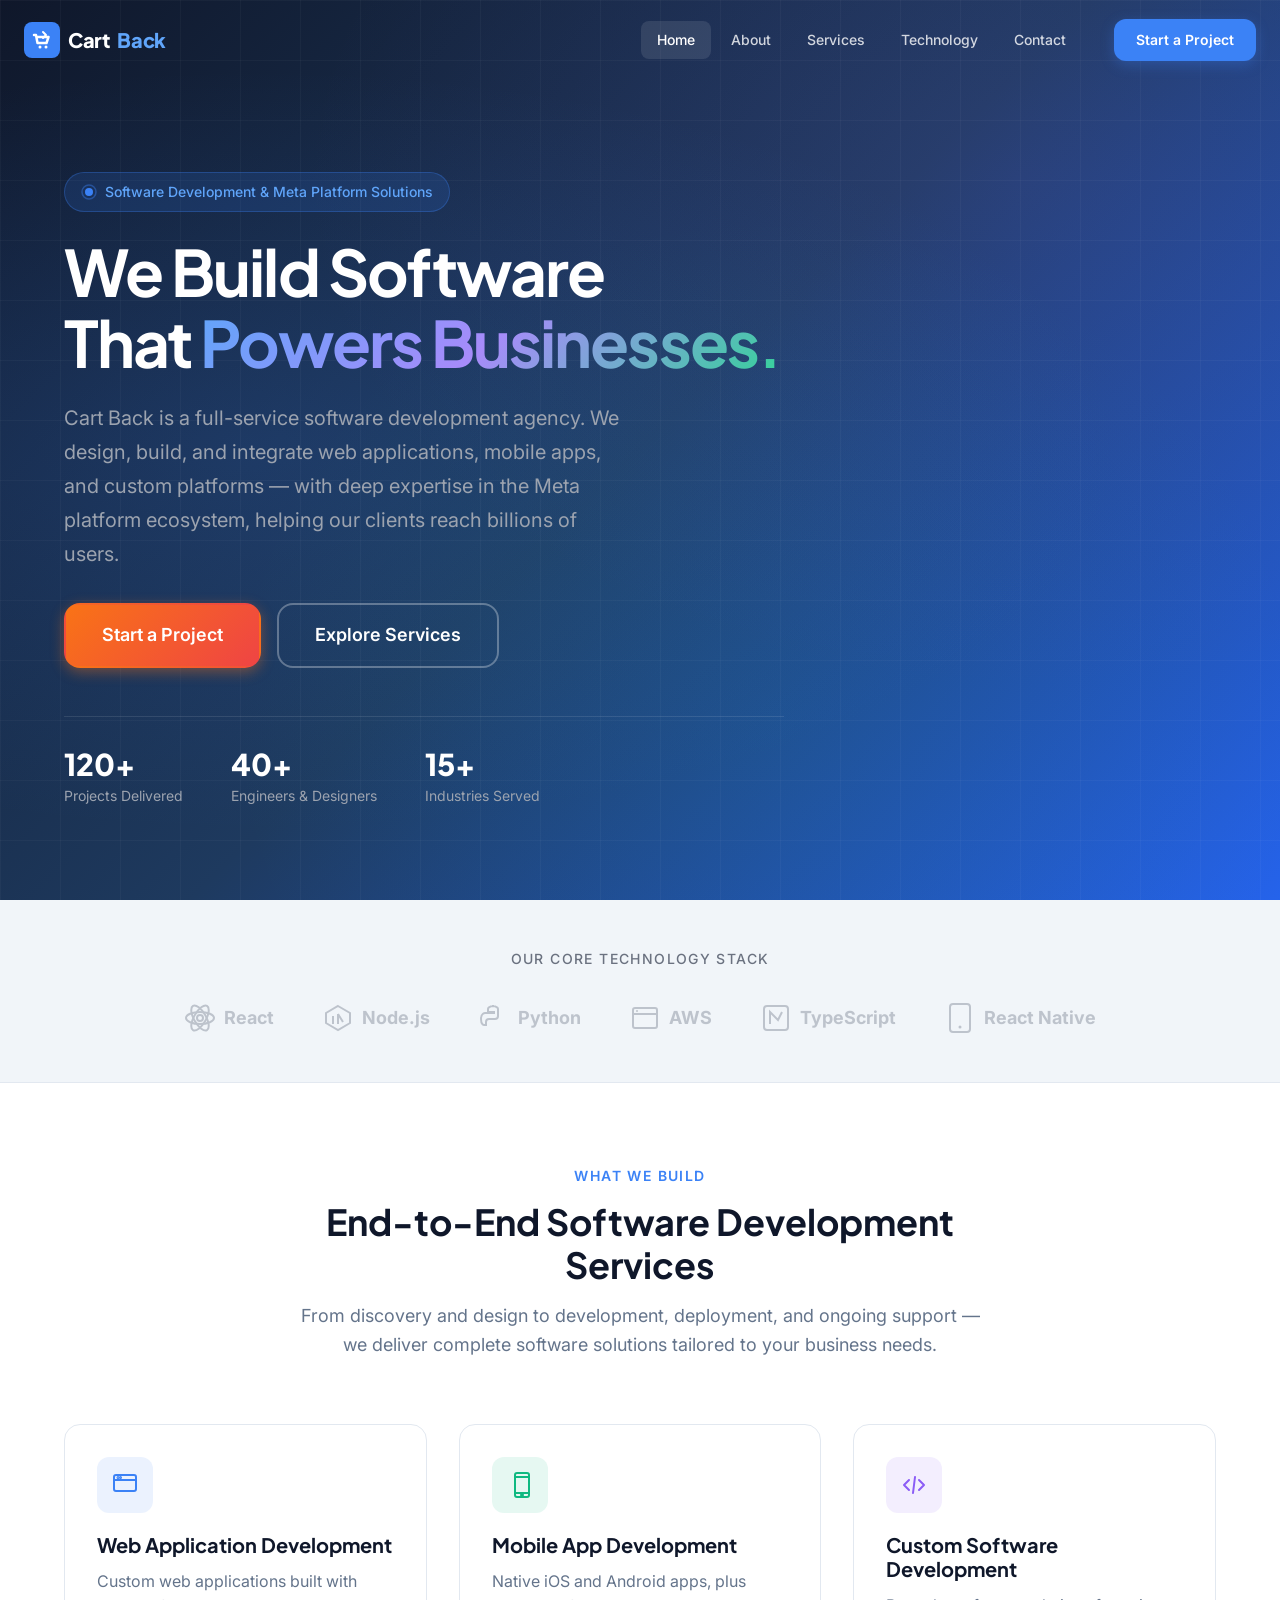
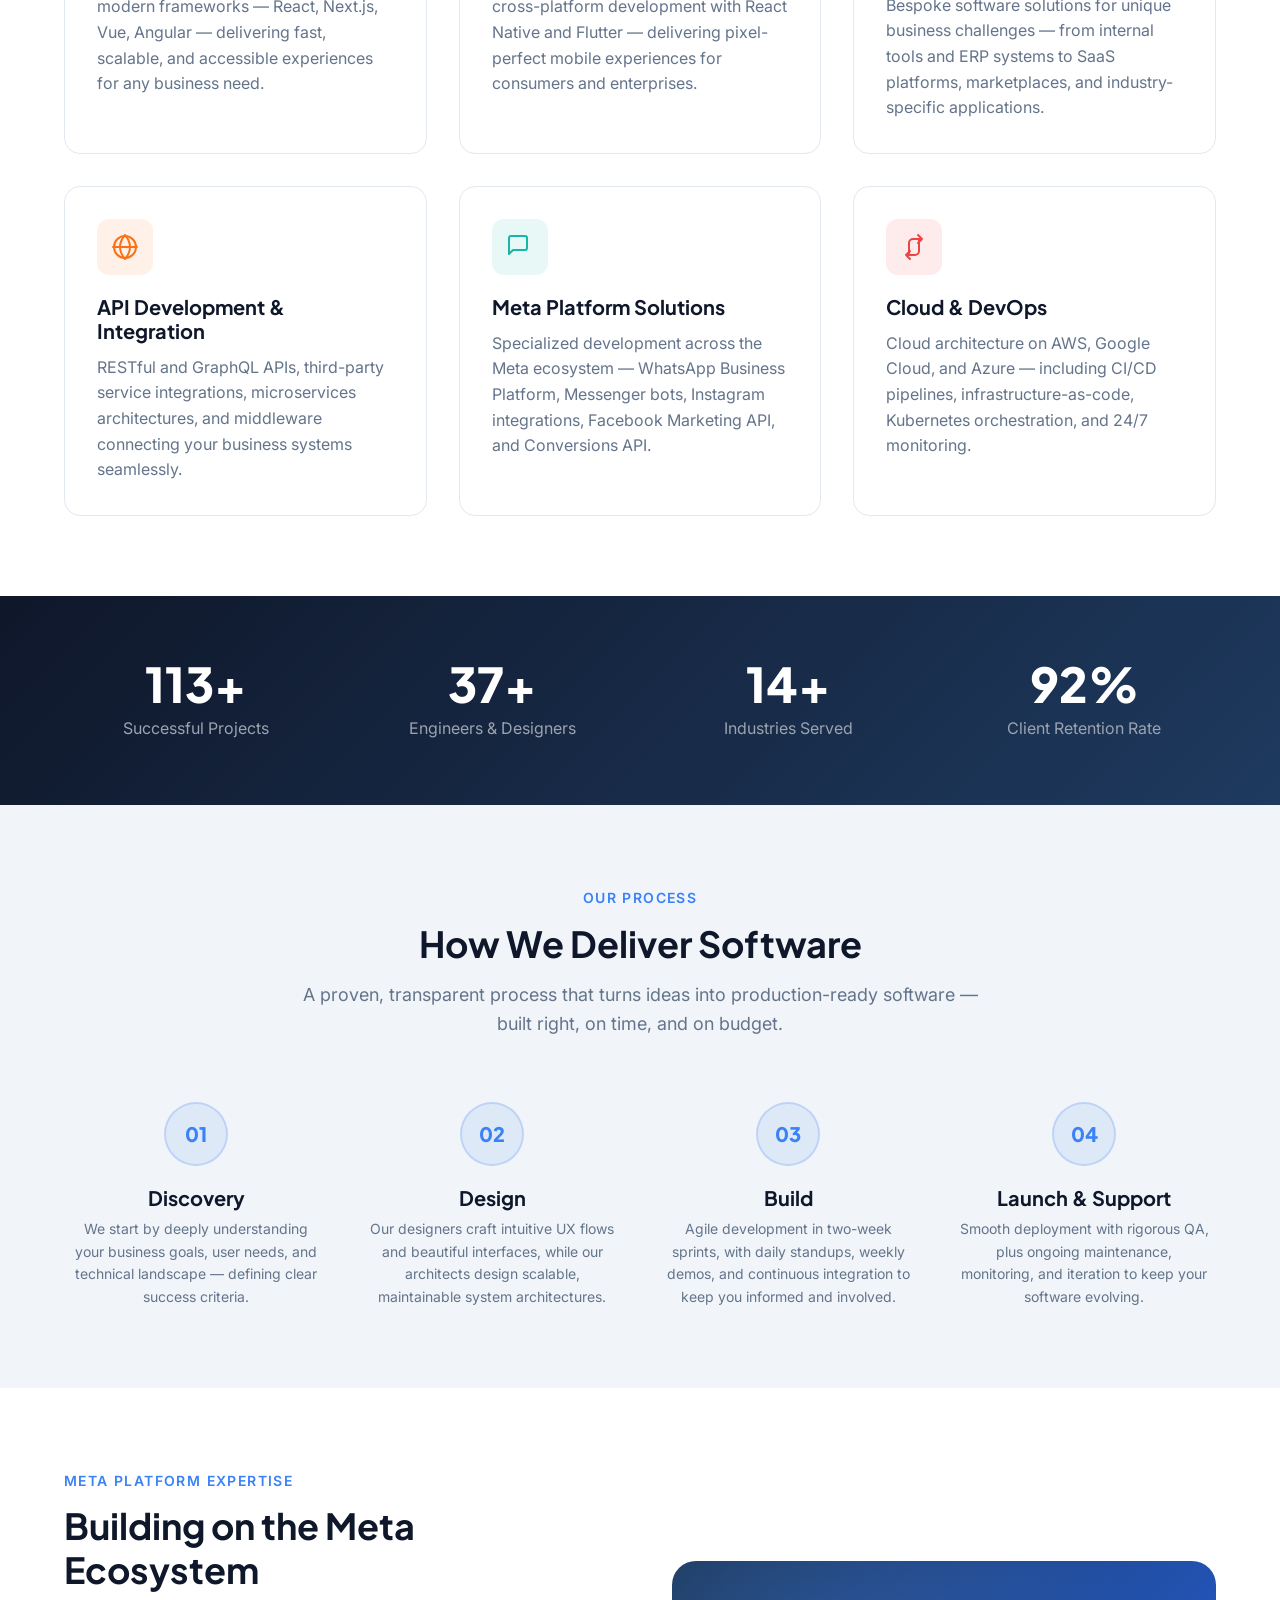
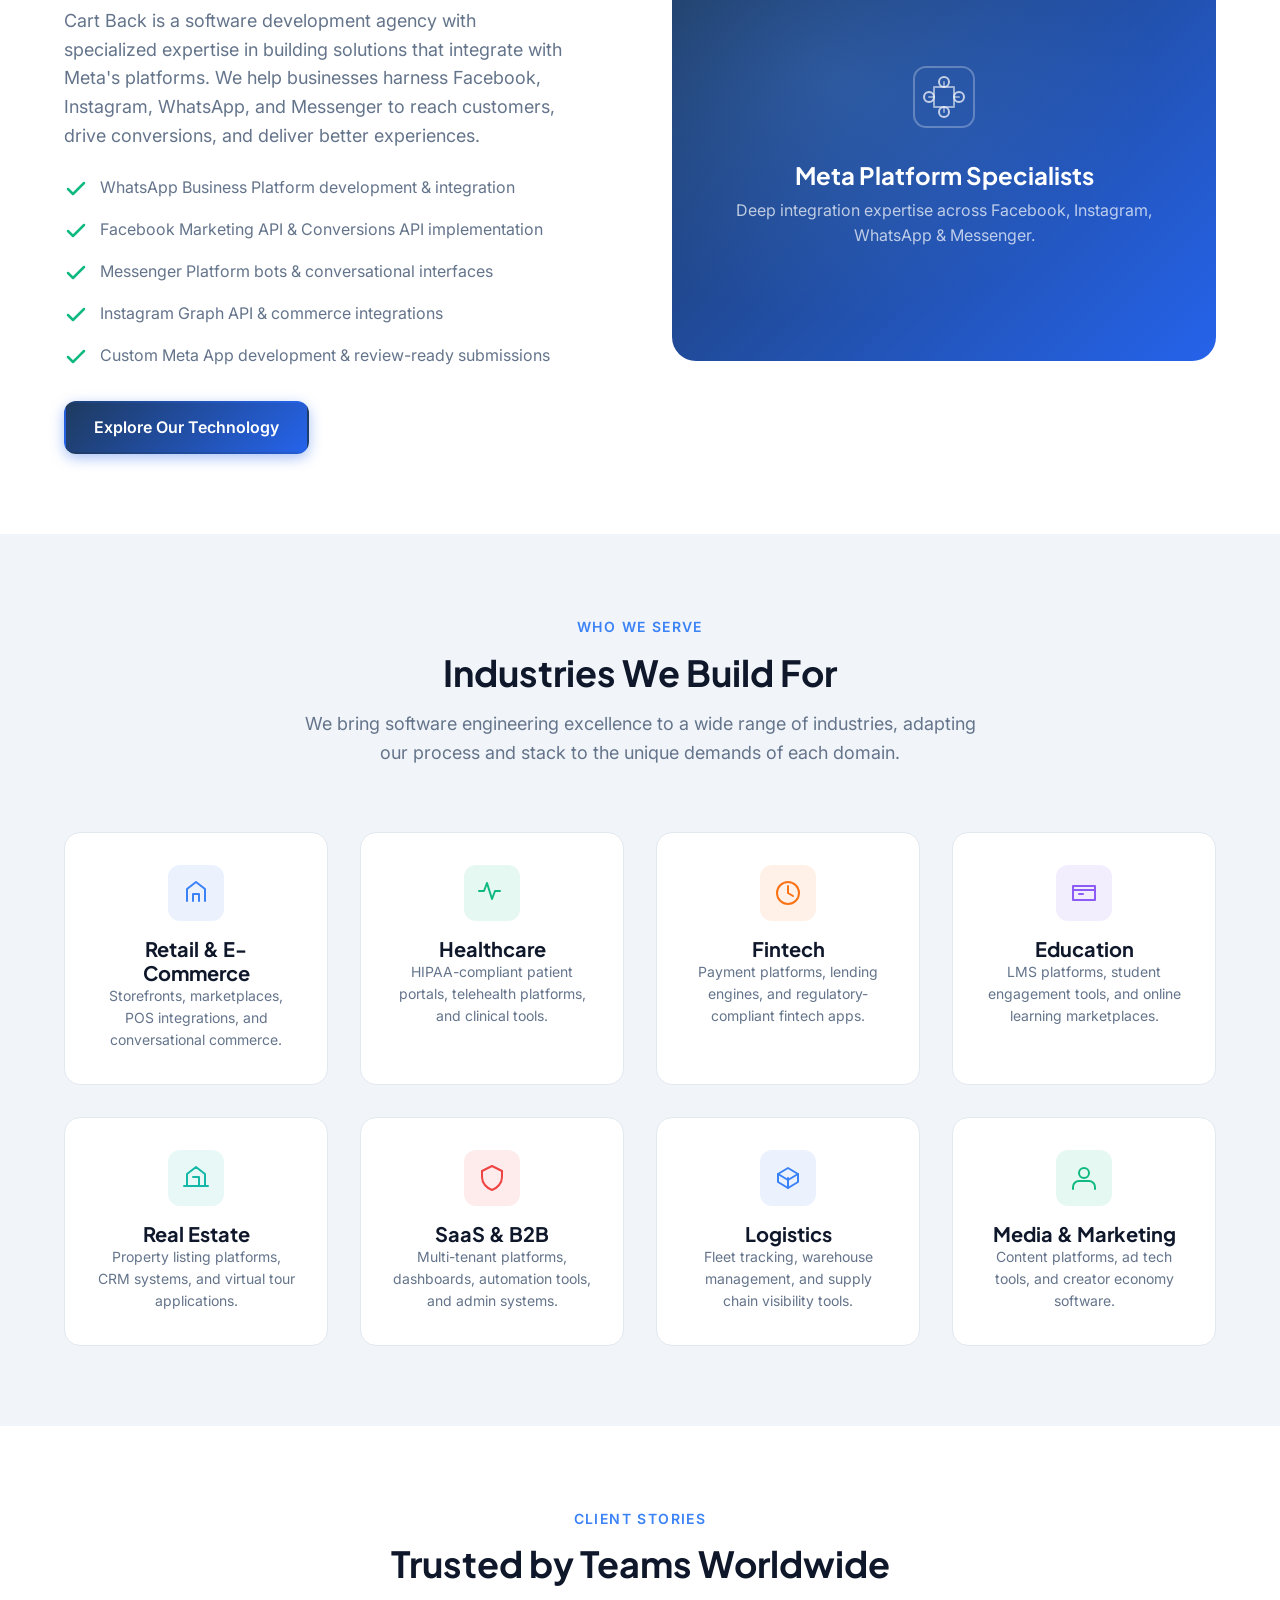
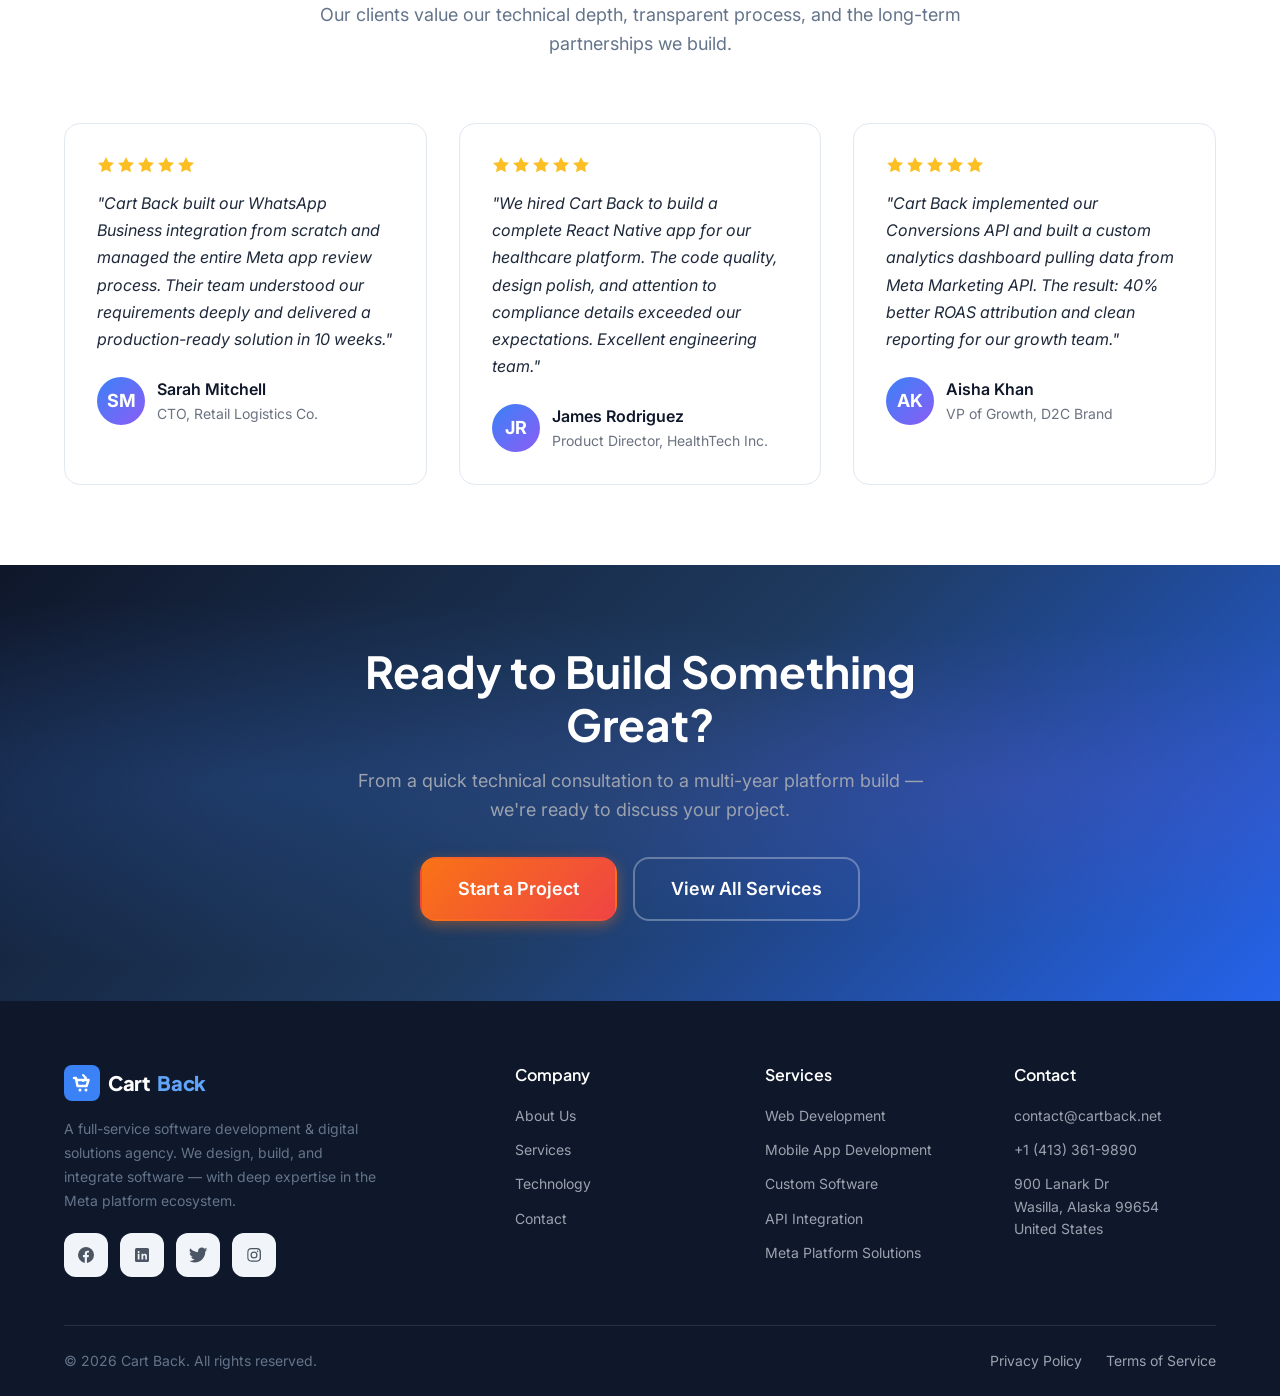
==== commit 2938da5e: "Reposition site as software development agency for Meta Tech Provider Complete rewrite of all conten" ====
--- a/index.html
+++ b/index.html
@@ -3,58 +3,56 @@
 <head>
   <meta charset="UTF-8">
   <meta name="viewport" content="width=device-width, initial-scale=1.0">
-  <meta name="description" content="CartBack — E-commerce recovery and marketing technology agency. We help businesses recover lost revenue through cart abandonment solutions, Meta platform integrations, and intelligent marketing automation.">
-  <meta name="keywords" content="cart abandonment, e-commerce recovery, Meta Business Partner, WhatsApp Business API, Facebook Marketing, marketing automation, conversational commerce">
-  <meta name="author" content="CartBack">
-
-  <!-- Open Graph -->
-  <meta property="og:title" content="CartBack — E-Commerce Recovery & Marketing Technology">
-  <meta property="og:description" content="Recover lost revenue and grow your e-commerce business with intelligent cart recovery, Meta platform integrations, and marketing automation.">
+  <meta name="description" content="Cart Back — A full-service software development and digital solutions agency. We design, build, and integrate web apps, mobile apps, and platform-grade software for businesses worldwide, with deep expertise in the Meta platform ecosystem.">
+  <meta name="keywords" content="software development agency, web development, mobile app development, custom software, Meta platform integrations, WhatsApp Business API, Facebook Marketing API, API development, digital transformation">
+  <meta name="author" content="Cart Back">
+
+  <meta property="og:title" content="Cart Back — Software Development &amp; Digital Solutions Agency">
+  <meta property="og:description" content="Full-service development agency building web apps, mobile apps, and custom software — with deep expertise in Meta platform integrations.">
   <meta property="og:type" content="website">
   <meta property="og:url" content="https://cartback.net/">
-  <meta property="og:site_name" content="CartBack">
-
-  <!-- Twitter -->
+  <meta property="og:site_name" content="Cart Back">
+
   <meta name="twitter:card" content="summary_large_image">
-  <meta name="twitter:title" content="CartBack — E-Commerce Recovery & Marketing Technology">
-  <meta name="twitter:description" content="Recover lost revenue with intelligent cart recovery and Meta platform integrations.">
-
-  <title>CartBack — E-Commerce Recovery & Marketing Technology Agency</title>
-
-  <!-- Fonts -->
+  <meta name="twitter:title" content="Cart Back — Software Development &amp; Digital Solutions Agency">
+  <meta name="twitter:description" content="We build web, mobile, and custom software with deep Meta platform expertise.">
+
+  <title>Cart Back — Software Development &amp; Digital Solutions Agency</title>
+
   <link rel="preconnect" href="https://fonts.googleapis.com">
   <link rel="preconnect" href="https://fonts.gstatic.com" crossorigin>
   <link href="https://fonts.googleapis.com/css2?family=Inter:wght@400;500;600;700;800&family=Plus+Jakarta+Sans:wght@600;700;800&display=swap" rel="stylesheet">
 
-  <!-- Styles -->
   <link rel="stylesheet" href="css/style.css">
 
-  <!-- Structured Data -->
   <script type="application/ld+json">
   {
     "@context": "https://schema.org",
     "@type": "Organization",
-    "name": "CartBack",
+    "name": "Cart Back",
+    "legalName": "Cart Back",
     "url": "https://cartback.net",
-    "description": "E-commerce recovery and marketing technology agency specializing in cart abandonment solutions, Meta platform integrations, and marketing automation.",
+    "description": "A full-service software development and digital solutions agency specializing in web applications, mobile apps, custom software, and Meta platform integrations.",
     "address": {
       "@type": "PostalAddress",
-      "streetAddress": "1234 Commerce Boulevard, Suite 500",
-      "addressLocality": "New York",
-      "addressRegion": "NY",
-      "postalCode": "10001",
+      "streetAddress": "900 Lanark Dr",
+      "addressLocality": "Wasilla",
+      "addressRegion": "AK",
+      "postalCode": "99654",
       "addressCountry": "US"
     },
     "contactPoint": {
       "@type": "ContactPoint",
-      "telephone": "+1-800-555-CART",
-      "contactType": "sales",
-      "email": "contact@cartback.net"
+      "telephone": "+1-413-361-9890",
+      "contactType": "customer service",
+      "email": "contact@cartback.net",
+      "areaServed": "Worldwide",
+      "availableLanguage": "English"
     },
     "sameAs": [
       "https://www.facebook.com/cartback",
       "https://www.linkedin.com/company/cartback",
-      "https://twitter.com/cartback"
+      "https://www.instagram.com/cartback"
     ]
   }
   </script>
@@ -64,7 +62,7 @@
   <!-- Header -->
   <header class="header" role="banner">
     <div class="header-inner">
-      <a href="index.html" class="logo" aria-label="CartBack Home">
+      <a href="index.html" class="logo" aria-label="Cart Back Home">
         <svg viewBox="0 0 36 36" fill="none" xmlns="http://www.w3.org/2000/svg">
           <rect width="36" height="36" rx="8" fill="#3b82f6"/>
           <path d="M10 13h2l1.5 8h9l2-6H14" stroke="#fff" stroke-width="2.5" stroke-linecap="round" stroke-linejoin="round"/>
@@ -84,14 +82,12 @@
           <a href="contact.html">Contact</a>
         </div>
         <div class="nav-cta">
-          <a href="contact.html" class="btn btn-accent btn-sm">Get Started</a>
+          <a href="contact.html" class="btn btn-accent btn-sm">Start a Project</a>
         </div>
       </nav>
 
       <button class="mobile-toggle" aria-label="Toggle menu" aria-expanded="false">
-        <span></span>
-        <span></span>
-        <span></span>
+        <span></span><span></span><span></span>
       </button>
     </div>
 
@@ -101,7 +97,7 @@
       <a href="services.html">Services</a>
       <a href="technology.html">Technology</a>
       <a href="contact.html">Contact</a>
-      <a href="contact.html" class="btn btn-accent">Get Started</a>
+      <a href="contact.html" class="btn btn-accent">Start a Project</a>
     </div>
   </header>
 
@@ -112,26 +108,26 @@
       <div class="hero-content">
         <div class="hero-badge">
           <svg viewBox="0 0 16 16" fill="none"><circle cx="8" cy="8" r="4" fill="#3b82f6"/><circle cx="8" cy="8" r="7" stroke="#3b82f6" stroke-width="1.5" opacity="0.4"/></svg>
-          Meta Business Partner &amp; Technology Provider
-        </div>
-        <h1>Recover Lost Revenue.<br><span class="gradient-text">Grow Your E-Commerce.</span></h1>
-        <p>CartBack helps e-commerce businesses recover abandoned carts, automate customer engagement across Meta platforms, and drive measurable revenue growth with intelligent marketing technology.</p>
+          Software Development &amp; Meta Platform Solutions
+        </div>
+        <h1>We Build Software<br>That <span class="gradient-text">Powers Businesses.</span></h1>
+        <p>Cart Back is a full-service software development agency. We design, build, and integrate web applications, mobile apps, and custom platforms — with deep expertise in the Meta platform ecosystem, helping our clients reach billions of users.</p>
         <div class="hero-buttons">
-          <a href="contact.html" class="btn btn-cta btn-lg">Schedule a Demo</a>
-          <a href="services.html" class="btn btn-outline btn-lg">Explore Solutions</a>
+          <a href="contact.html" class="btn btn-cta btn-lg">Start a Project</a>
+          <a href="services.html" class="btn btn-outline btn-lg">Explore Services</a>
         </div>
         <div class="hero-stats">
           <div class="hero-stat">
-            <span class="number">35%</span>
-            <span class="label">Average Cart Recovery Rate</span>
+            <span class="number">120+</span>
+            <span class="label">Projects Delivered</span>
           </div>
           <div class="hero-stat">
-            <span class="number">500+</span>
-            <span class="label">E-Commerce Clients</span>
+            <span class="number">40+</span>
+            <span class="label">Engineers &amp; Designers</span>
           </div>
           <div class="hero-stat">
-            <span class="number">$120M+</span>
-            <span class="label">Revenue Recovered</span>
+            <span class="number">15+</span>
+            <span class="label">Industries Served</span>
           </div>
         </div>
       </div>
@@ -141,27 +137,31 @@
   <!-- Trust Bar -->
   <section class="trust-bar">
     <div class="container">
-      <p>Trusted by leading e-commerce brands</p>
+      <p>Our core technology stack</p>
       <div class="trust-logos">
         <div class="trust-logo">
-          <svg viewBox="0 0 32 32" fill="currentColor"><rect x="2" y="8" width="28" height="16" rx="3" stroke="currentColor" stroke-width="2" fill="none"/><path d="M10 16h12M16 12v8" stroke="currentColor" stroke-width="2" stroke-linecap="round"/></svg>
-          Shopify
+          <svg viewBox="0 0 32 32" fill="currentColor"><circle cx="16" cy="16" r="3" fill="none" stroke="currentColor" stroke-width="2"/><ellipse cx="16" cy="16" rx="14" ry="6" fill="none" stroke="currentColor" stroke-width="2"/><ellipse cx="16" cy="16" rx="14" ry="6" fill="none" stroke="currentColor" stroke-width="2" transform="rotate(60 16 16)"/><ellipse cx="16" cy="16" rx="14" ry="6" fill="none" stroke="currentColor" stroke-width="2" transform="rotate(120 16 16)"/></svg>
+          React
         </div>
         <div class="trust-logo">
-          <svg viewBox="0 0 32 32" fill="currentColor"><circle cx="16" cy="16" r="12" stroke="currentColor" stroke-width="2" fill="none"/><path d="M10 16h12" stroke="currentColor" stroke-width="2" stroke-linecap="round"/></svg>
-          WooCommerce
+          <svg viewBox="0 0 32 32" fill="currentColor"><path d="M16 4l12 7v10l-12 7-12-7V11z" fill="none" stroke="currentColor" stroke-width="2"/><path d="M11 14v8M16 12l5 8M16 12v10" stroke="currentColor" stroke-width="2"/></svg>
+          Node.js
         </div>
         <div class="trust-logo">
-          <svg viewBox="0 0 32 32" fill="currentColor"><path d="M6 8h20v16H6z" stroke="currentColor" stroke-width="2" fill="none" rx="2"/><path d="M6 12h20" stroke="currentColor" stroke-width="2"/></svg>
-          Magento
+          <svg viewBox="0 0 32 32" fill="currentColor"><path d="M16 4c-6 0-6 3-6 3v3h6v1H7s-4 0-4 6 3 6 3 6h2v-3s0-3 3-3h6s3 0 3-3V7s0-3-6-3z" fill="none" stroke="currentColor" stroke-width="2"/></svg>
+          Python
         </div>
         <div class="trust-logo">
-          <svg viewBox="0 0 32 32" fill="currentColor"><path d="M16 4l12 8v12l-12 4-12-4V12z" stroke="currentColor" stroke-width="2" fill="none"/></svg>
-          BigCommerce
+          <svg viewBox="0 0 32 32" fill="currentColor"><rect x="4" y="6" width="24" height="20" rx="2" fill="none" stroke="currentColor" stroke-width="2"/><path d="M4 12h24" stroke="currentColor" stroke-width="2"/><circle cx="8" cy="9" r="1" fill="currentColor"/></svg>
+          AWS
         </div>
         <div class="trust-logo">
-          <svg viewBox="0 0 32 32" fill="currentColor"><rect x="4" y="4" width="24" height="24" rx="4" stroke="currentColor" stroke-width="2" fill="none"/><path d="M10 16l4 4 8-8" stroke="currentColor" stroke-width="2" stroke-linecap="round" stroke-linejoin="round"/></svg>
-          Salesforce
+          <svg viewBox="0 0 32 32" fill="currentColor"><rect x="4" y="4" width="24" height="24" rx="3" fill="none" stroke="currentColor" stroke-width="2"/><path d="M10 22V10l8 8 4-8" stroke="currentColor" stroke-width="2" fill="none"/></svg>
+          TypeScript
+        </div>
+        <div class="trust-logo">
+          <svg viewBox="0 0 32 32" fill="currentColor"><rect x="6" y="2" width="20" height="28" rx="3" fill="none" stroke="currentColor" stroke-width="2"/><circle cx="16" cy="25" r="1.5" fill="currentColor"/></svg>
+          React Native
         </div>
       </div>
     </div>
@@ -171,52 +171,52 @@
   <section class="section" id="services">
     <div class="container">
       <div class="section-header fade-in">
-        <span class="label">Our Solutions</span>
-        <h2>End-to-End E-Commerce Recovery &amp; Growth</h2>
-        <p>From cart abandonment recovery to full-funnel Meta platform advertising — we provide the technology and strategy to maximize your revenue.</p>
+        <span class="label">What We Build</span>
+        <h2>End-to-End Software Development Services</h2>
+        <p>From discovery and design to development, deployment, and ongoing support — we deliver complete software solutions tailored to your business needs.</p>
       </div>
       <div class="grid grid-3">
         <div class="card fade-in">
           <div class="card-icon">
-            <svg viewBox="0 0 28 28" fill="none" stroke="currentColor" stroke-width="2" stroke-linecap="round" stroke-linejoin="round"><circle cx="10" cy="22" r="2"/><circle cx="22" cy="22" r="2"/><path d="M2 2h4l3 14h14l3-10H10"/></svg>
-          </div>
-          <h3>Cart Recovery</h3>
-          <p>Automated multi-channel cart abandonment recovery through email, SMS, WhatsApp, and Messenger — recovering an average of 35% of abandoned carts.</p>
+            <svg viewBox="0 0 28 28" fill="none" stroke="currentColor" stroke-width="2" stroke-linecap="round" stroke-linejoin="round"><rect x="3" y="4" width="22" height="16" rx="2"/><path d="M3 9h22"/><circle cx="7" cy="6.5" r="0.5" fill="currentColor"/><circle cx="9.5" cy="6.5" r="0.5" fill="currentColor"/></svg>
+          </div>
+          <h3>Web Application Development</h3>
+          <p>Custom web applications built with modern frameworks — React, Next.js, Vue, Angular — delivering fast, scalable, and accessible experiences for any business need.</p>
         </div>
         <div class="card fade-in">
           <div class="card-icon green">
-            <svg viewBox="0 0 28 28" fill="none" stroke="currentColor" stroke-width="2" stroke-linecap="round" stroke-linejoin="round"><path d="M21 3H7a2 2 0 00-2 2v18l7-4 7 4V5a2 2 0 00-2-2z"/></svg>
-          </div>
-          <h3>Meta Advertising</h3>
-          <p>Full-service Facebook and Instagram advertising management with advanced audience targeting, dynamic product ads, and Conversions API integration.</p>
+            <svg viewBox="0 0 28 28" fill="none" stroke="currentColor" stroke-width="2" stroke-linecap="round" stroke-linejoin="round"><rect x="9" y="2" width="14" height="24" rx="2"/><path d="M9 6h14M9 22h14"/><circle cx="16" cy="24" r="1" fill="currentColor"/></svg>
+          </div>
+          <h3>Mobile App Development</h3>
+          <p>Native iOS and Android apps, plus cross-platform development with React Native and Flutter — delivering pixel-perfect mobile experiences for consumers and enterprises.</p>
         </div>
         <div class="card fade-in">
           <div class="card-icon purple">
-            <svg viewBox="0 0 28 28" fill="none" stroke="currentColor" stroke-width="2" stroke-linecap="round" stroke-linejoin="round"><path d="M21 15a2 2 0 01-2 2H9l-4 4V5a2 2 0 012-2h12a2 2 0 012 2z"/></svg>
-          </div>
-          <h3>WhatsApp Commerce</h3>
-          <p>Official WhatsApp Business API solutions for automated customer engagement, order notifications, and conversational commerce at scale.</p>
+            <svg viewBox="0 0 28 28" fill="none" stroke="currentColor" stroke-width="2" stroke-linecap="round" stroke-linejoin="round"><path d="M9 9l-5 5 5 5M19 9l5 5-5 5M15 6l-2 16"/></svg>
+          </div>
+          <h3>Custom Software Development</h3>
+          <p>Bespoke software solutions for unique business challenges — from internal tools and ERP systems to SaaS platforms, marketplaces, and industry-specific applications.</p>
         </div>
         <div class="card fade-in">
           <div class="card-icon orange">
-            <svg viewBox="0 0 28 28" fill="none" stroke="currentColor" stroke-width="2" stroke-linecap="round" stroke-linejoin="round"><path d="M12 2v8l-4-2"/><path d="M12 10l4-2"/><rect x="2" y="14" width="24" height="12" rx="2"/><path d="M8 20h12"/></svg>
-          </div>
-          <h3>Marketing Automation</h3>
-          <p>Intelligent trigger-based workflows that engage customers at the right time with personalized messages across every touchpoint.</p>
+            <svg viewBox="0 0 28 28" fill="none" stroke="currentColor" stroke-width="2" stroke-linecap="round" stroke-linejoin="round"><circle cx="14" cy="14" r="11"/><path d="M2 14h24M14 2c3 3.5 5 7.5 5 12s-2 8.5-5 12c-3-3.5-5-7.5-5-12s2-8.5 5-12z"/></svg>
+          </div>
+          <h3>API Development &amp; Integration</h3>
+          <p>RESTful and GraphQL APIs, third-party service integrations, microservices architectures, and middleware connecting your business systems seamlessly.</p>
         </div>
         <div class="card fade-in">
           <div class="card-icon teal">
-            <svg viewBox="0 0 28 28" fill="none" stroke="currentColor" stroke-width="2" stroke-linecap="round" stroke-linejoin="round"><path d="M18 4H6a2 2 0 00-2 2v14l4-4h10a2 2 0 002-2V6a2 2 0 00-2-2z"/><path d="M14 18v2a2 2 0 002 2h6l4 4V14a2 2 0 00-2-2h-2"/></svg>
-          </div>
-          <h3>Conversational AI</h3>
-          <p>AI-powered chatbots for Messenger and Instagram Direct that handle customer inquiries, product recommendations, and order support 24/7.</p>
+            <svg viewBox="0 0 28 28" fill="none" stroke="currentColor" stroke-width="2" stroke-linecap="round" stroke-linejoin="round"><path d="M21 15a2 2 0 01-2 2H7l-4 4V5a2 2 0 012-2h14a2 2 0 012 2z"/></svg>
+          </div>
+          <h3>Meta Platform Solutions</h3>
+          <p>Specialized development across the Meta ecosystem — WhatsApp Business Platform, Messenger bots, Instagram integrations, Facebook Marketing API, and Conversions API.</p>
         </div>
         <div class="card fade-in">
           <div class="card-icon red">
-            <svg viewBox="0 0 28 28" fill="none" stroke="currentColor" stroke-width="2" stroke-linecap="round" stroke-linejoin="round"><path d="M4 4h8v8H4z"/><path d="M16 4h8v8h-8z"/><path d="M4 16h8v8H4z"/><path d="M20 16v8"/><path d="M16 20h8"/></svg>
-          </div>
-          <h3>Analytics &amp; Insights</h3>
-          <p>Comprehensive dashboards with real-time performance tracking, attribution modeling, and ROI reporting across all channels.</p>
+            <svg viewBox="0 0 28 28" fill="none" stroke="currentColor" stroke-width="2" stroke-linecap="round" stroke-linejoin="round"><path d="M18 10l4-4-4-4M22 6h-9a4 4 0 00-4 4v12"/><path d="M10 18l-4 4 4 4M6 22h9a4 4 0 004-4V6"/></svg>
+          </div>
+          <h3>Cloud &amp; DevOps</h3>
+          <p>Cloud architecture on AWS, Google Cloud, and Azure — including CI/CD pipelines, infrastructure-as-code, Kubernetes orchestration, and 24/7 monitoring.</p>
         </div>
       </div>
     </div>
@@ -227,82 +227,82 @@
     <div class="container">
       <div class="stats-grid">
         <div class="stat-item fade-in">
-          <span class="stat-number" data-count="500" data-suffix="+">0</span>
-          <span class="stat-label">E-Commerce Clients Worldwide</span>
+          <span class="stat-number" data-count="120" data-suffix="+">0</span>
+          <span class="stat-label">Successful Projects</span>
         </div>
         <div class="stat-item fade-in">
-          <span class="stat-number" data-count="120" data-prefix="$" data-suffix="M+">0</span>
-          <span class="stat-label">Revenue Recovered for Clients</span>
+          <span class="stat-number" data-count="40" data-suffix="+">0</span>
+          <span class="stat-label">Engineers &amp; Designers</span>
         </div>
         <div class="stat-item fade-in">
-          <span class="stat-number" data-count="2" data-suffix="B+">0</span>
-          <span class="stat-label">Messages Delivered Annually</span>
+          <span class="stat-number" data-count="15" data-suffix="+">0</span>
+          <span class="stat-label">Industries Served</span>
         </div>
         <div class="stat-item fade-in">
-          <span class="stat-number" data-count="35" data-suffix="%">0</span>
-          <span class="stat-label">Average Recovery Rate</span>
-        </div>
-      </div>
-    </div>
-  </section>
-
-  <!-- How It Works -->
-  <section class="section section-alt" id="how-it-works">
+          <span class="stat-number" data-count="98" data-suffix="%">0</span>
+          <span class="stat-label">Client Retention Rate</span>
+        </div>
+      </div>
+    </div>
+  </section>
+
+  <!-- How We Work -->
+  <section class="section section-alt" id="how-we-work">
     <div class="container">
       <div class="section-header fade-in">
-        <span class="label">How It Works</span>
-        <h2>Get Started in Four Simple Steps</h2>
-        <p>Our streamlined onboarding process means you can start recovering lost revenue within days, not months.</p>
+        <span class="label">Our Process</span>
+        <h2>How We Deliver Software</h2>
+        <p>A proven, transparent process that turns ideas into production-ready software — built right, on time, and on budget.</p>
       </div>
       <div class="process-steps">
         <div class="process-step fade-in">
-          <h4>Connect Your Store</h4>
-          <p>Integrate with your e-commerce platform in minutes using our pre-built connectors for Shopify, WooCommerce, Magento, and more.</p>
+          <h4>Discovery</h4>
+          <p>We start by deeply understanding your business goals, user needs, and technical landscape — defining clear success criteria.</p>
         </div>
         <div class="process-step fade-in">
-          <h4>Configure Channels</h4>
-          <p>Set up your recovery channels — email, SMS, WhatsApp, and Messenger — with personalized templates and timing rules.</p>
+          <h4>Design</h4>
+          <p>Our designers craft intuitive UX flows and beautiful interfaces, while our architects design scalable, maintainable system architectures.</p>
         </div>
         <div class="process-step fade-in">
-          <h4>Launch Campaigns</h4>
-          <p>Activate automated recovery workflows and Meta advertising campaigns optimized by our AI-driven targeting engine.</p>
+          <h4>Build</h4>
+          <p>Agile development in two-week sprints, with daily standups, weekly demos, and continuous integration to keep you informed and involved.</p>
         </div>
         <div class="process-step fade-in">
-          <h4>Grow Revenue</h4>
-          <p>Monitor real-time analytics, optimize performance, and scale your campaigns as our platform continuously learns and improves.</p>
-        </div>
-      </div>
-    </div>
-  </section>
-
-  <!-- Feature Section: Meta Integration -->
+          <h4>Launch &amp; Support</h4>
+          <p>Smooth deployment with rigorous QA, plus ongoing maintenance, monitoring, and iteration to keep your software evolving.</p>
+        </div>
+      </div>
+    </div>
+  </section>
+
+  <!-- Feature Section: Meta Platform Expertise -->
   <section class="section">
     <div class="container">
       <div class="feature-grid">
         <div class="feature-content fade-in-left">
-          <span class="label">Meta Platform Integration</span>
-          <h2>Official Meta Technology Partner</h2>
-          <p>As an authorized Meta Technology Provider, CartBack offers deep integrations with the entire Meta ecosystem — enabling your business to reach customers where they already spend their time.</p>
+          <span class="label">Meta Platform Expertise</span>
+          <h2>Building on the Meta Ecosystem</h2>
+          <p>Cart Back is a software development agency with specialized expertise in building solutions that integrate with Meta's platforms. We help businesses harness Facebook, Instagram, WhatsApp, and Messenger to reach customers, drive conversions, and deliver better experiences.</p>
           <div class="feature-list">
             <div class="feature-list-item">
               <svg viewBox="0 0 24 24" fill="none" stroke="currentColor" stroke-width="2.5" stroke-linecap="round" stroke-linejoin="round"><path d="M20 6L9 17l-5-5"/></svg>
-              <span>Facebook Conversions API for server-side event tracking</span>
+              <span>WhatsApp Business Platform development &amp; integration</span>
             </div>
             <div class="feature-list-item">
               <svg viewBox="0 0 24 24" fill="none" stroke="currentColor" stroke-width="2.5" stroke-linecap="round" stroke-linejoin="round"><path d="M20 6L9 17l-5-5"/></svg>
-              <span>WhatsApp Business API for automated messaging at scale</span>
+              <span>Facebook Marketing API &amp; Conversions API implementation</span>
             </div>
             <div class="feature-list-item">
               <svg viewBox="0 0 24 24" fill="none" stroke="currentColor" stroke-width="2.5" stroke-linecap="round" stroke-linejoin="round"><path d="M20 6L9 17l-5-5"/></svg>
-              <span>Instagram Shopping &amp; Direct message automation</span>
+              <span>Messenger Platform bots &amp; conversational interfaces</span>
             </div>
             <div class="feature-list-item">
               <svg viewBox="0 0 24 24" fill="none" stroke="currentColor" stroke-width="2.5" stroke-linecap="round" stroke-linejoin="round"><path d="M20 6L9 17l-5-5"/></svg>
-              <span>Facebook Product Catalog API integration</span>
+              <span>Instagram Graph API &amp; commerce integrations</span>
             </div>
             <div class="feature-list-item">
               <svg viewBox="0 0 24 24" fill="none" stroke="currentColor" stroke-width="2.5" stroke-linecap="round" stroke-linejoin="round"><path d="M20 6L9 17l-5-5"/></svg>
-              <span>Messenger Platform for customer service bots</span>
+              <span>Custom Meta App development &amp; review-ready submissions</span>
             </div>
           </div>
           <a href="technology.html" class="btn btn-primary mt-8">Explore Our Technology</a>
@@ -321,21 +321,90 @@
               <line x1="40" y1="50" x2="40" y2="55" stroke="rgba(255,255,255,0.5)"/>
               <line x1="30" y1="40" x2="25" y2="40" stroke="rgba(255,255,255,0.5)"/>
             </svg>
-            <h3>Meta Ecosystem Integration</h3>
-            <p>Facebook, Instagram, WhatsApp &amp; Messenger — all connected through one platform.</p>
-          </div>
+            <h3>Meta Platform Specialists</h3>
+            <p>Deep integration expertise across Facebook, Instagram, WhatsApp &amp; Messenger.</p>
+          </div>
+        </div>
+      </div>
+    </div>
+  </section>
+
+  <!-- Industries -->
+  <section class="section section-alt" id="industries">
+    <div class="container">
+      <div class="section-header fade-in">
+        <span class="label">Who We Serve</span>
+        <h2>Industries We Build For</h2>
+        <p>We bring software engineering excellence to a wide range of industries, adapting our process and stack to the unique demands of each domain.</p>
+      </div>
+      <div class="grid grid-4">
+        <div class="card fade-in" style="text-align:center;">
+          <div class="card-icon" style="margin: 0 auto var(--space-4);">
+            <svg viewBox="0 0 28 28" fill="none" stroke="currentColor" stroke-width="2" stroke-linecap="round" stroke-linejoin="round"><path d="M5 22V10l9-7 9 7v12"/><path d="M11 22v-7h6v7"/></svg>
+          </div>
+          <h4>Retail &amp; E-Commerce</h4>
+          <p style="font-size: var(--text-sm);">Storefronts, marketplaces, POS integrations, and conversational commerce.</p>
+        </div>
+        <div class="card fade-in" style="text-align:center;">
+          <div class="card-icon green" style="margin: 0 auto var(--space-4);">
+            <svg viewBox="0 0 28 28" fill="none" stroke="currentColor" stroke-width="2" stroke-linecap="round" stroke-linejoin="round"><path d="M22 12h-5l-3 8-5-16-3 8H1"/></svg>
+          </div>
+          <h4>Healthcare</h4>
+          <p style="font-size: var(--text-sm);">HIPAA-compliant patient portals, telehealth platforms, and clinical tools.</p>
+        </div>
+        <div class="card fade-in" style="text-align:center;">
+          <div class="card-icon orange" style="margin: 0 auto var(--space-4);">
+            <svg viewBox="0 0 28 28" fill="none" stroke="currentColor" stroke-width="2" stroke-linecap="round" stroke-linejoin="round"><circle cx="14" cy="14" r="11"/><path d="M14 7v7l5 3"/></svg>
+          </div>
+          <h4>Fintech</h4>
+          <p style="font-size: var(--text-sm);">Payment platforms, lending engines, and regulatory-compliant fintech apps.</p>
+        </div>
+        <div class="card fade-in" style="text-align:center;">
+          <div class="card-icon purple" style="margin: 0 auto var(--space-4);">
+            <svg viewBox="0 0 28 28" fill="none" stroke="currentColor" stroke-width="2" stroke-linecap="round" stroke-linejoin="round"><path d="M3 7h22v14H3z"/><path d="M3 11h22M9 15h4"/></svg>
+          </div>
+          <h4>Education</h4>
+          <p style="font-size: var(--text-sm);">LMS platforms, student engagement tools, and online learning marketplaces.</p>
+        </div>
+        <div class="card fade-in" style="text-align:center;">
+          <div class="card-icon teal" style="margin: 0 auto var(--space-4);">
+            <svg viewBox="0 0 28 28" fill="none" stroke="currentColor" stroke-width="2" stroke-linecap="round" stroke-linejoin="round"><path d="M2 22h24M5 22V10l9-7 9 7v12M11 13h6v9"/></svg>
+          </div>
+          <h4>Real Estate</h4>
+          <p style="font-size: var(--text-sm);">Property listing platforms, CRM systems, and virtual tour applications.</p>
+        </div>
+        <div class="card fade-in" style="text-align:center;">
+          <div class="card-icon red" style="margin: 0 auto var(--space-4);">
+            <svg viewBox="0 0 28 28" fill="none" stroke="currentColor" stroke-width="2" stroke-linecap="round" stroke-linejoin="round"><path d="M14 2L4 7v6c0 6 4.5 11 10 13 5.5-2 10-7 10-13V7l-10-5z"/></svg>
+          </div>
+          <h4>SaaS &amp; B2B</h4>
+          <p style="font-size: var(--text-sm);">Multi-tenant platforms, dashboards, automation tools, and admin systems.</p>
+        </div>
+        <div class="card fade-in" style="text-align:center;">
+          <div class="card-icon" style="margin: 0 auto var(--space-4);">
+            <svg viewBox="0 0 28 28" fill="none" stroke="currentColor" stroke-width="2" stroke-linecap="round" stroke-linejoin="round"><path d="M14 4l10 6v8l-10 6-10-6V10z"/><path d="M14 14v10M4 10l10 6 10-6"/></svg>
+          </div>
+          <h4>Logistics</h4>
+          <p style="font-size: var(--text-sm);">Fleet tracking, warehouse management, and supply chain visibility tools.</p>
+        </div>
+        <div class="card fade-in" style="text-align:center;">
+          <div class="card-icon green" style="margin: 0 auto var(--space-4);">
+            <svg viewBox="0 0 28 28" fill="none" stroke="currentColor" stroke-width="2" stroke-linecap="round" stroke-linejoin="round"><circle cx="14" cy="9" r="5"/><path d="M3 25v-2a6 6 0 016-6h10a6 6 0 016 6v2"/></svg>
+          </div>
+          <h4>Media &amp; Marketing</h4>
+          <p style="font-size: var(--text-sm);">Content platforms, ad tech tools, and creator economy software.</p>
         </div>
       </div>
     </div>
   </section>
 
   <!-- Testimonials -->
-  <section class="section section-alt" id="testimonials">
+  <section class="section" id="testimonials">
     <div class="container">
       <div class="section-header fade-in">
-        <span class="label">Client Success</span>
-        <h2>Trusted by E-Commerce Leaders</h2>
-        <p>See how CartBack helps businesses of all sizes recover lost revenue and drive growth.</p>
+        <span class="label">Client Stories</span>
+        <h2>Trusted by Teams Worldwide</h2>
+        <p>Our clients value our technical depth, transparent process, and the long-term partnerships we build.</p>
       </div>
       <div class="testimonials-grid">
         <div class="testimonial-card fade-in">
@@ -346,12 +415,12 @@
             <svg viewBox="0 0 18 18"><path d="M9 1l2.47 5.01L17 6.76l-4 3.9.94 5.5L9 13.77l-4.94 2.6.94-5.51-4-3.9 5.53-.75z"/></svg>
             <svg viewBox="0 0 18 18"><path d="M9 1l2.47 5.01L17 6.76l-4 3.9.94 5.5L9 13.77l-4.94 2.6.94-5.51-4-3.9 5.53-.75z"/></svg>
           </div>
-          <p class="testimonial-text">"CartBack increased our cart recovery rate from 8% to 38% within the first month. The WhatsApp integration alone drives 20% of our recovered revenue. Absolutely game-changing."</p>
+          <p class="testimonial-text">"Cart Back built our WhatsApp Business integration from scratch and managed the entire Meta app review process. Their team understood our requirements deeply and delivered a production-ready solution in 10 weeks."</p>
           <div class="testimonial-author">
             <div class="testimonial-avatar">SM</div>
             <div class="testimonial-info">
               <div class="name">Sarah Mitchell</div>
-              <div class="role">CEO, LuxeStyle Boutique</div>
+              <div class="role">CTO, Retail Logistics Co.</div>
             </div>
           </div>
         </div>
@@ -363,12 +432,12 @@
             <svg viewBox="0 0 18 18"><path d="M9 1l2.47 5.01L17 6.76l-4 3.9.94 5.5L9 13.77l-4.94 2.6.94-5.51-4-3.9 5.53-.75z"/></svg>
             <svg viewBox="0 0 18 18"><path d="M9 1l2.47 5.01L17 6.76l-4 3.9.94 5.5L9 13.77l-4.94 2.6.94-5.51-4-3.9 5.53-.75z"/></svg>
           </div>
-          <p class="testimonial-text">"The Meta Conversions API integration was seamless. Our ROAS improved by 3.2x and we finally have accurate attribution data across our entire funnel. CartBack's team is exceptional."</p>
+          <p class="testimonial-text">"We hired Cart Back to build a complete React Native app for our healthcare platform. The code quality, design polish, and attention to compliance details exceeded our expectations. Excellent engineering team."</p>
           <div class="testimonial-author">
             <div class="testimonial-avatar">JR</div>
             <div class="testimonial-info">
               <div class="name">James Rodriguez</div>
-              <div class="role">CMO, FreshFit Athletics</div>
+              <div class="role">Product Director, HealthTech Inc.</div>
             </div>
           </div>
         </div>
@@ -380,12 +449,12 @@
             <svg viewBox="0 0 18 18"><path d="M9 1l2.47 5.01L17 6.76l-4 3.9.94 5.5L9 13.77l-4.94 2.6.94-5.51-4-3.9 5.53-.75z"/></svg>
             <svg viewBox="0 0 18 18"><path d="M9 1l2.47 5.01L17 6.76l-4 3.9.94 5.5L9 13.77l-4.94 2.6.94-5.51-4-3.9 5.53-.75z"/></svg>
           </div>
-          <p class="testimonial-text">"We process over 50,000 orders/month and CartBack handles our entire retention stack. The Messenger and WhatsApp automations alone save our support team 200+ hours per month."</p>
+          <p class="testimonial-text">"Cart Back implemented our Conversions API and built a custom analytics dashboard pulling data from Meta Marketing API. The result: 40% better ROAS attribution and clean reporting for our growth team."</p>
           <div class="testimonial-author">
             <div class="testimonial-avatar">AK</div>
             <div class="testimonial-info">
               <div class="name">Aisha Khan</div>
-              <div class="role">VP of Operations, GlobalMart</div>
+              <div class="role">VP of Growth, D2C Brand</div>
             </div>
           </div>
         </div>
@@ -397,10 +466,10 @@
   <section class="cta-section">
     <div class="container">
       <div class="cta-content fade-in">
-        <h2>Ready to Recover Lost Revenue?</h2>
-        <p>Join 500+ e-commerce businesses already using CartBack to maximize conversions and grow their bottom line.</p>
+        <h2>Ready to Build Something Great?</h2>
+        <p>From a quick technical consultation to a multi-year platform build — we're ready to discuss your project.</p>
         <div class="cta-buttons">
-          <a href="contact.html" class="btn btn-cta btn-lg">Schedule a Free Demo</a>
+          <a href="contact.html" class="btn btn-cta btn-lg">Start a Project</a>
           <a href="services.html" class="btn btn-outline btn-lg">View All Services</a>
         </div>
       </div>
@@ -422,20 +491,12 @@
             </svg>
             Cart<span class="highlight">Back</span>
           </a>
-          <p>E-commerce recovery and marketing technology agency. We help businesses recover lost revenue through intelligent automation and Meta platform integrations.</p>
+          <p>A full-service software development &amp; digital solutions agency. We design, build, and integrate software — with deep expertise in the Meta platform ecosystem.</p>
           <div class="social-links">
-            <a href="#" class="social-link" aria-label="Facebook">
-              <svg viewBox="0 0 20 20" fill="currentColor"><path d="M18 10a8 8 0 10-9.25 7.9v-5.59H6.96V10h1.79V8.41c0-1.77 1.05-2.74 2.66-2.74.77 0 1.58.14 1.58.14v1.74h-.89c-.88 0-1.15.54-1.15 1.1V10h1.96l-.31 2.31h-1.65v5.59A8 8 0 0018 10z"/></svg>
-            </a>
-            <a href="#" class="social-link" aria-label="LinkedIn">
-              <svg viewBox="0 0 20 20" fill="currentColor"><path d="M15.5 3h-11A1.5 1.5 0 003 4.5v11A1.5 1.5 0 004.5 17h11a1.5 1.5 0 001.5-1.5v-11A1.5 1.5 0 0015.5 3zM7.5 14.5H5.75V8.75H7.5v5.75zM6.625 7.875a1 1 0 110-2 1 1 0 010 2zm8.375 6.625H13.25v-2.8c0-.67-.013-1.53-.938-1.53-.938 0-1.08.73-1.08 1.48v2.85H9.5V8.75h1.67v.79h.023c.233-.44.8-.9 1.645-.9 1.76 0 2.085 1.16 2.085 2.66v3.2z"/></svg>
-            </a>
-            <a href="#" class="social-link" aria-label="Twitter">
-              <svg viewBox="0 0 20 20" fill="currentColor"><path d="M17.316 6.246c.008.162.008.326.008.488 0 4.99-3.797 10.742-10.742 10.742A10.68 10.68 0 011 15.837a7.82 7.82 0 00.912.047 7.57 7.57 0 004.69-1.615 3.784 3.784 0 01-3.532-2.622 4.77 4.77 0 00.713.058 3.99 3.99 0 00.994-.129A3.78 3.78 0 011.74 7.86v-.047a3.8 3.8 0 001.71.476A3.784 3.784 0 012.28 3.24a10.733 10.733 0 007.789 3.95 4.264 4.264 0 01-.098-.866 3.78 3.78 0 016.54-2.584 7.44 7.44 0 002.396-.916 3.77 3.77 0 01-1.662 2.088 7.57 7.57 0 002.17-.586 8.12 8.12 0 01-1.888 1.953z"/></svg>
-            </a>
-            <a href="#" class="social-link" aria-label="Instagram">
-              <svg viewBox="0 0 20 20" fill="currentColor"><path d="M10 6.5a3.5 3.5 0 100 7 3.5 3.5 0 000-7zm0 5.77A2.27 2.27 0 1112.27 10 2.27 2.27 0 0110 12.27zm4.45-5.91a.82.82 0 11-.82-.82.82.82 0 01.82.82zM16.94 7a4.07 4.07 0 00-1.04-2.9A4.1 4.1 0 0013 3.06c-1.14-.065-4.56-.065-5.7 0A4.09 4.09 0 004.4 4.1 4.09 4.09 0 003.36 7c-.065 1.14-.065 4.56 0 5.7a4.07 4.07 0 001.04 2.9 4.11 4.11 0 002.9 1.04c1.14.065 4.56.065 5.7 0a4.07 4.07 0 002.9-1.04A4.1 4.1 0 0016.94 12.7c.065-1.14.065-4.56 0-5.7zM15.36 13.93a2.31 2.31 0 01-1.3 1.3c-.9.36-3.04.27-4.04.27s-3.14.08-4.04-.27a2.31 2.31 0 01-1.3-1.3c-.36-.9-.27-3.04-.27-4.04s-.08-3.14.27-4.04a2.31 2.31 0 011.3-1.3c.9-.36 3.04-.27 4.04-.27s3.14-.08 4.04.27a2.31 2.31 0 011.3 1.3c.36.9.27 3.04.27 4.04s.09 3.14-.27 4.04z"/></svg>
-            </a>
+            <a href="#" class="social-link" aria-label="Facebook"><svg viewBox="0 0 20 20" fill="currentColor"><path d="M18 10a8 8 0 10-9.25 7.9v-5.59H6.96V10h1.79V8.41c0-1.77 1.05-2.74 2.66-2.74.77 0 1.58.14 1.58.14v1.74h-.89c-.88 0-1.15.54-1.15 1.1V10h1.96l-.31 2.31h-1.65v5.59A8 8 0 0018 10z"/></svg></a>
+            <a href="#" class="social-link" aria-label="LinkedIn"><svg viewBox="0 0 20 20" fill="currentColor"><path d="M15.5 3h-11A1.5 1.5 0 003 4.5v11A1.5 1.5 0 004.5 17h11a1.5 1.5 0 001.5-1.5v-11A1.5 1.5 0 0015.5 3zM7.5 14.5H5.75V8.75H7.5v5.75zM6.625 7.875a1 1 0 110-2 1 1 0 010 2zm8.375 6.625H13.25v-2.8c0-.67-.013-1.53-.938-1.53-.938 0-1.08.73-1.08 1.48v2.85H9.5V8.75h1.67v.79h.023c.233-.44.8-.9 1.645-.9 1.76 0 2.085 1.16 2.085 2.66v3.2z"/></svg></a>
+            <a href="#" class="social-link" aria-label="Twitter"><svg viewBox="0 0 20 20" fill="currentColor"><path d="M17.316 6.246c.008.162.008.326.008.488 0 4.99-3.797 10.742-10.742 10.742A10.68 10.68 0 011 15.837a7.82 7.82 0 00.912.047 7.57 7.57 0 004.69-1.615 3.784 3.784 0 01-3.532-2.622 4.77 4.77 0 00.713.058 3.99 3.99 0 00.994-.129A3.78 3.78 0 011.74 7.86v-.047a3.8 3.8 0 001.71.476A3.784 3.784 0 012.28 3.24a10.733 10.733 0 007.789 3.95 4.264 4.264 0 01-.098-.866 3.78 3.78 0 016.54-2.584 7.44 7.44 0 002.396-.916 3.77 3.77 0 01-1.662 2.088 7.57 7.57 0 002.17-.586 8.12 8.12 0 01-1.888 1.953z"/></svg></a>
+            <a href="#" class="social-link" aria-label="Instagram"><svg viewBox="0 0 20 20" fill="currentColor"><path d="M10 6.5a3.5 3.5 0 100 7 3.5 3.5 0 000-7zm0 5.77A2.27 2.27 0 1112.27 10 2.27 2.27 0 0110 12.27zm4.45-5.91a.82.82 0 11-.82-.82.82.82 0 01.82.82zM16.94 7a4.07 4.07 0 00-1.04-2.9A4.1 4.1 0 0013 3.06c-1.14-.065-4.56-.065-5.7 0A4.09 4.09 0 004.4 4.1 4.09 4.09 0 003.36 7c-.065 1.14-.065 4.56 0 5.7a4.07 4.07 0 001.04 2.9 4.11 4.11 0 002.9 1.04c1.14.065 4.56.065 5.7 0a4.07 4.07 0 002.9-1.04A4.1 4.1 0 0016.94 12.7c.065-1.14.065-4.56 0-5.7zM15.36 13.93a2.31 2.31 0 01-1.3 1.3c-.9.36-3.04.27-4.04.27s-3.14.08-4.04-.27a2.31 2.31 0 01-1.3-1.3c-.36-.9-.27-3.04-.27-4.04s-.08-3.14.27-4.04a2.31 2.31 0 011.3-1.3c.9-.36 3.04-.27 4.04-.27s3.14-.08 4.04.27a2.31 2.31 0 011.3 1.3c.36.9.27 3.04.27 4.04s.09 3.14-.27 4.04z"/></svg></a>
           </div>
         </div>
         <div class="footer-column">
@@ -445,30 +506,29 @@
             <a href="services.html">Services</a>
             <a href="technology.html">Technology</a>
             <a href="contact.html">Contact</a>
-            <a href="#">Careers</a>
           </div>
         </div>
         <div class="footer-column">
-          <h4>Solutions</h4>
+          <h4>Services</h4>
           <div class="footer-links">
-            <a href="services.html">Cart Recovery</a>
-            <a href="services.html">Meta Advertising</a>
-            <a href="services.html">WhatsApp Commerce</a>
-            <a href="services.html">Marketing Automation</a>
-            <a href="services.html">Analytics</a>
+            <a href="services.html">Web Development</a>
+            <a href="services.html">Mobile App Development</a>
+            <a href="services.html">Custom Software</a>
+            <a href="services.html">API Integration</a>
+            <a href="services.html">Meta Platform Solutions</a>
           </div>
         </div>
         <div class="footer-column">
           <h4>Contact</h4>
           <div class="footer-links">
             <a href="mailto:contact@cartback.net">contact@cartback.net</a>
-            <a href="tel:+18005557278">+1 (800) 555-CART</a>
-            <a>1234 Commerce Blvd, Suite 500<br>New York, NY 10001</a>
+            <a href="tel:+14133619890">+1 (413) 361-9890</a>
+            <a>900 Lanark Dr<br>Wasilla, Alaska 99654<br>United States</a>
           </div>
         </div>
       </div>
       <div class="footer-bottom">
-        <p>&copy; 2026 CartBack. All rights reserved.</p>
+        <p>&copy; 2026 Cart Back. All rights reserved.</p>
         <div class="footer-legal">
           <a href="privacy-policy.html">Privacy Policy</a>
           <a href="terms-of-service.html">Terms of Service</a>
